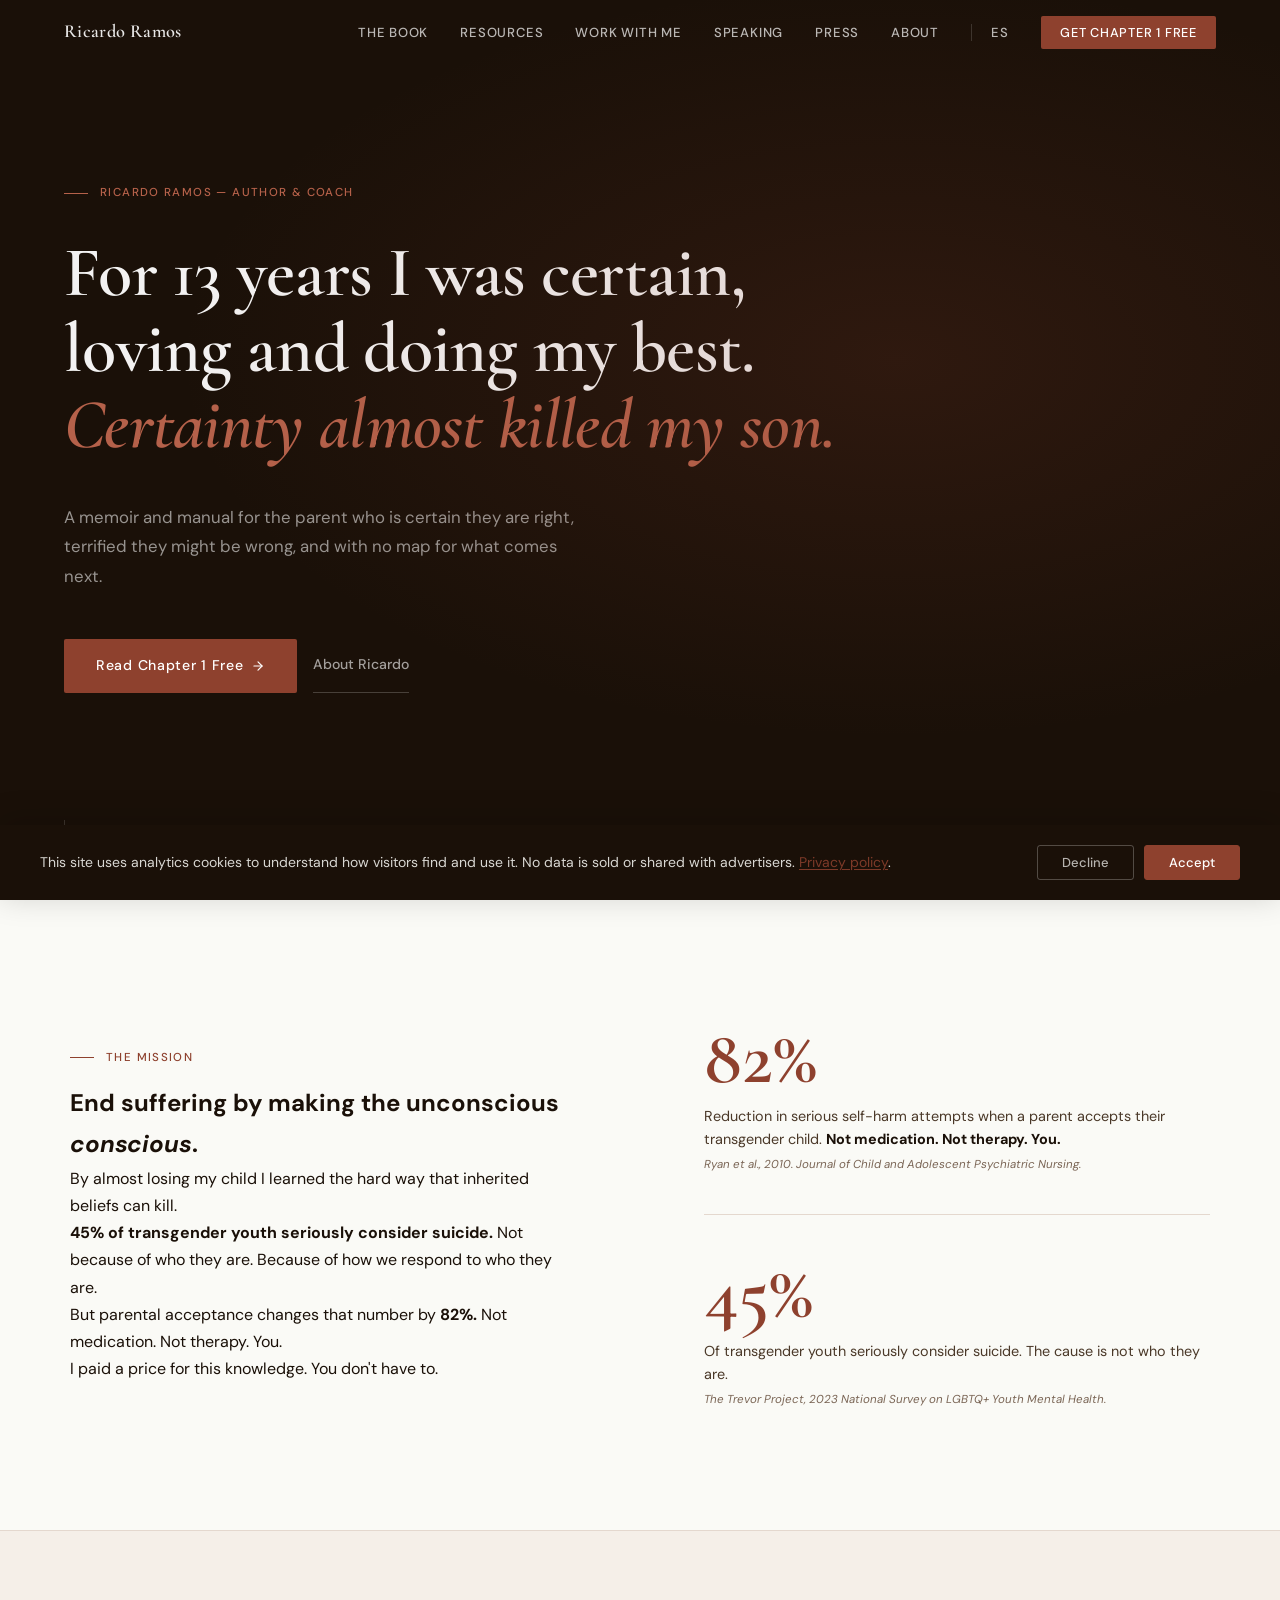
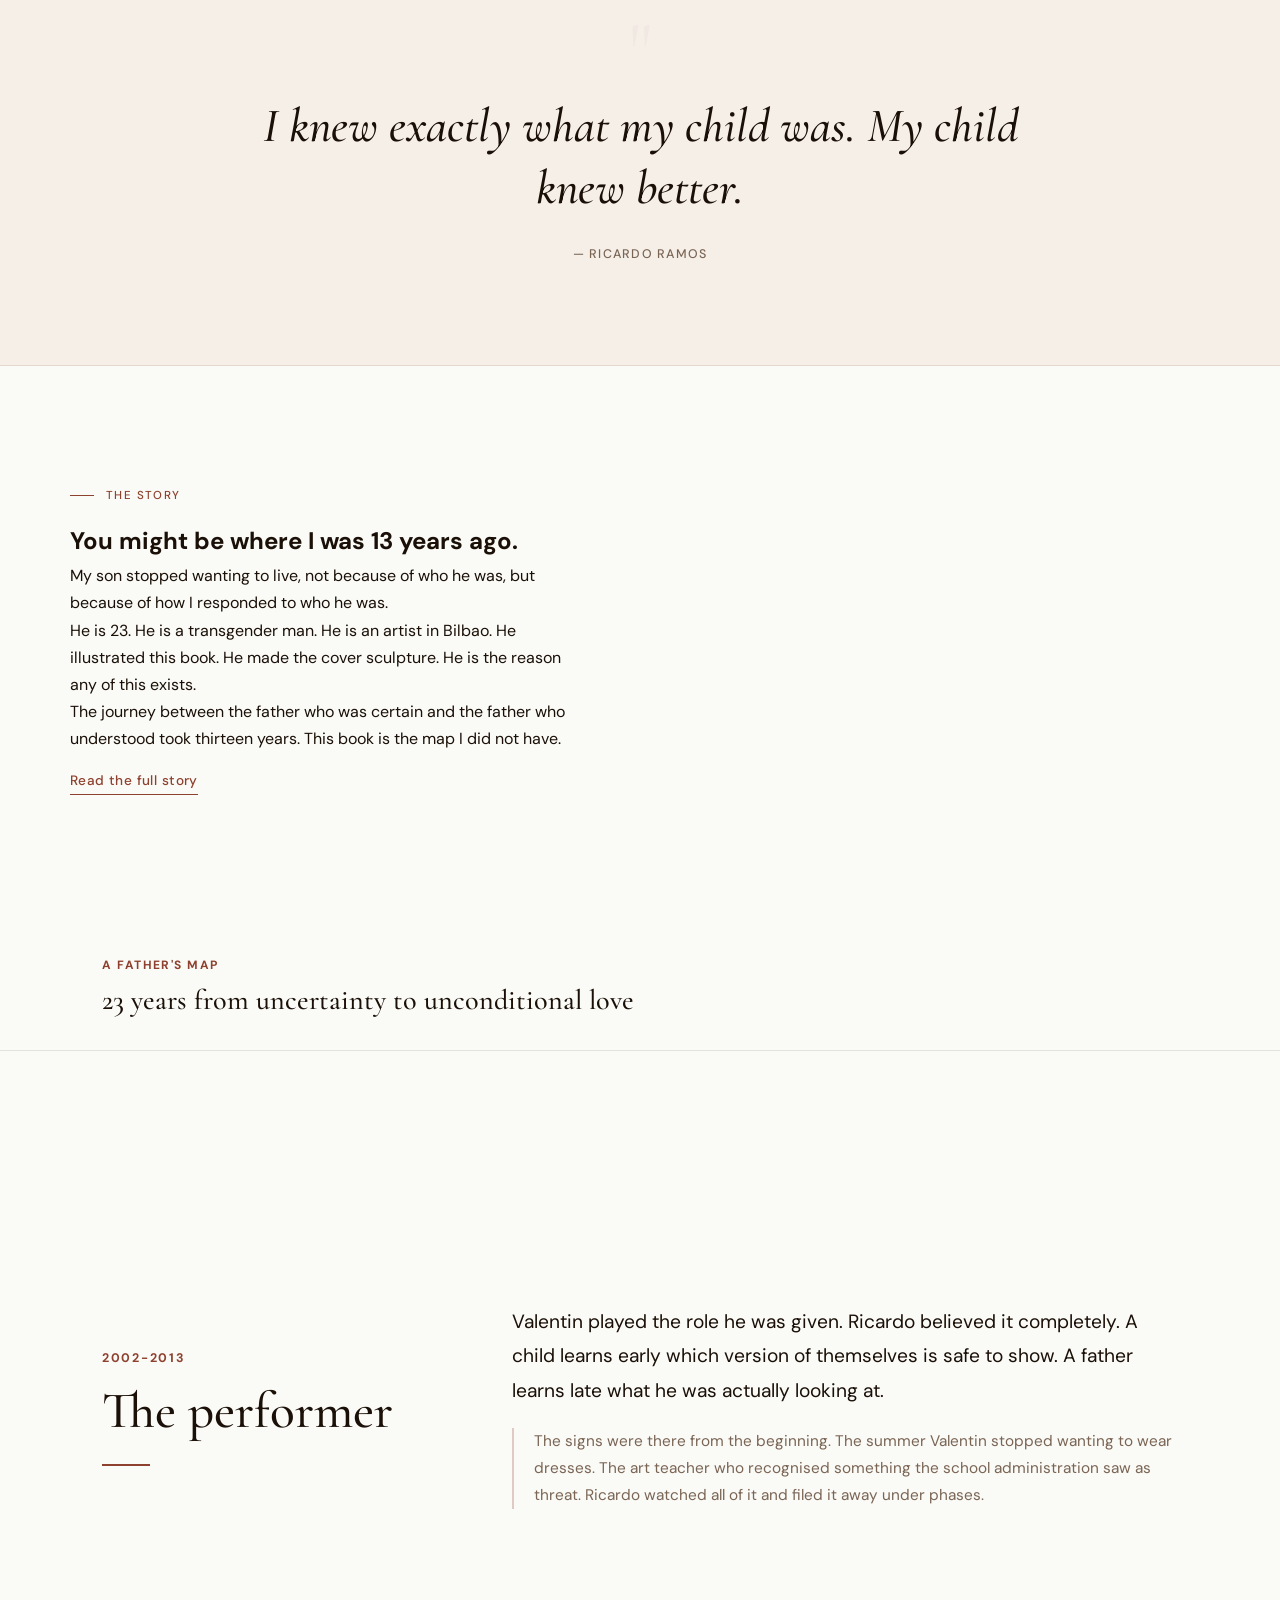
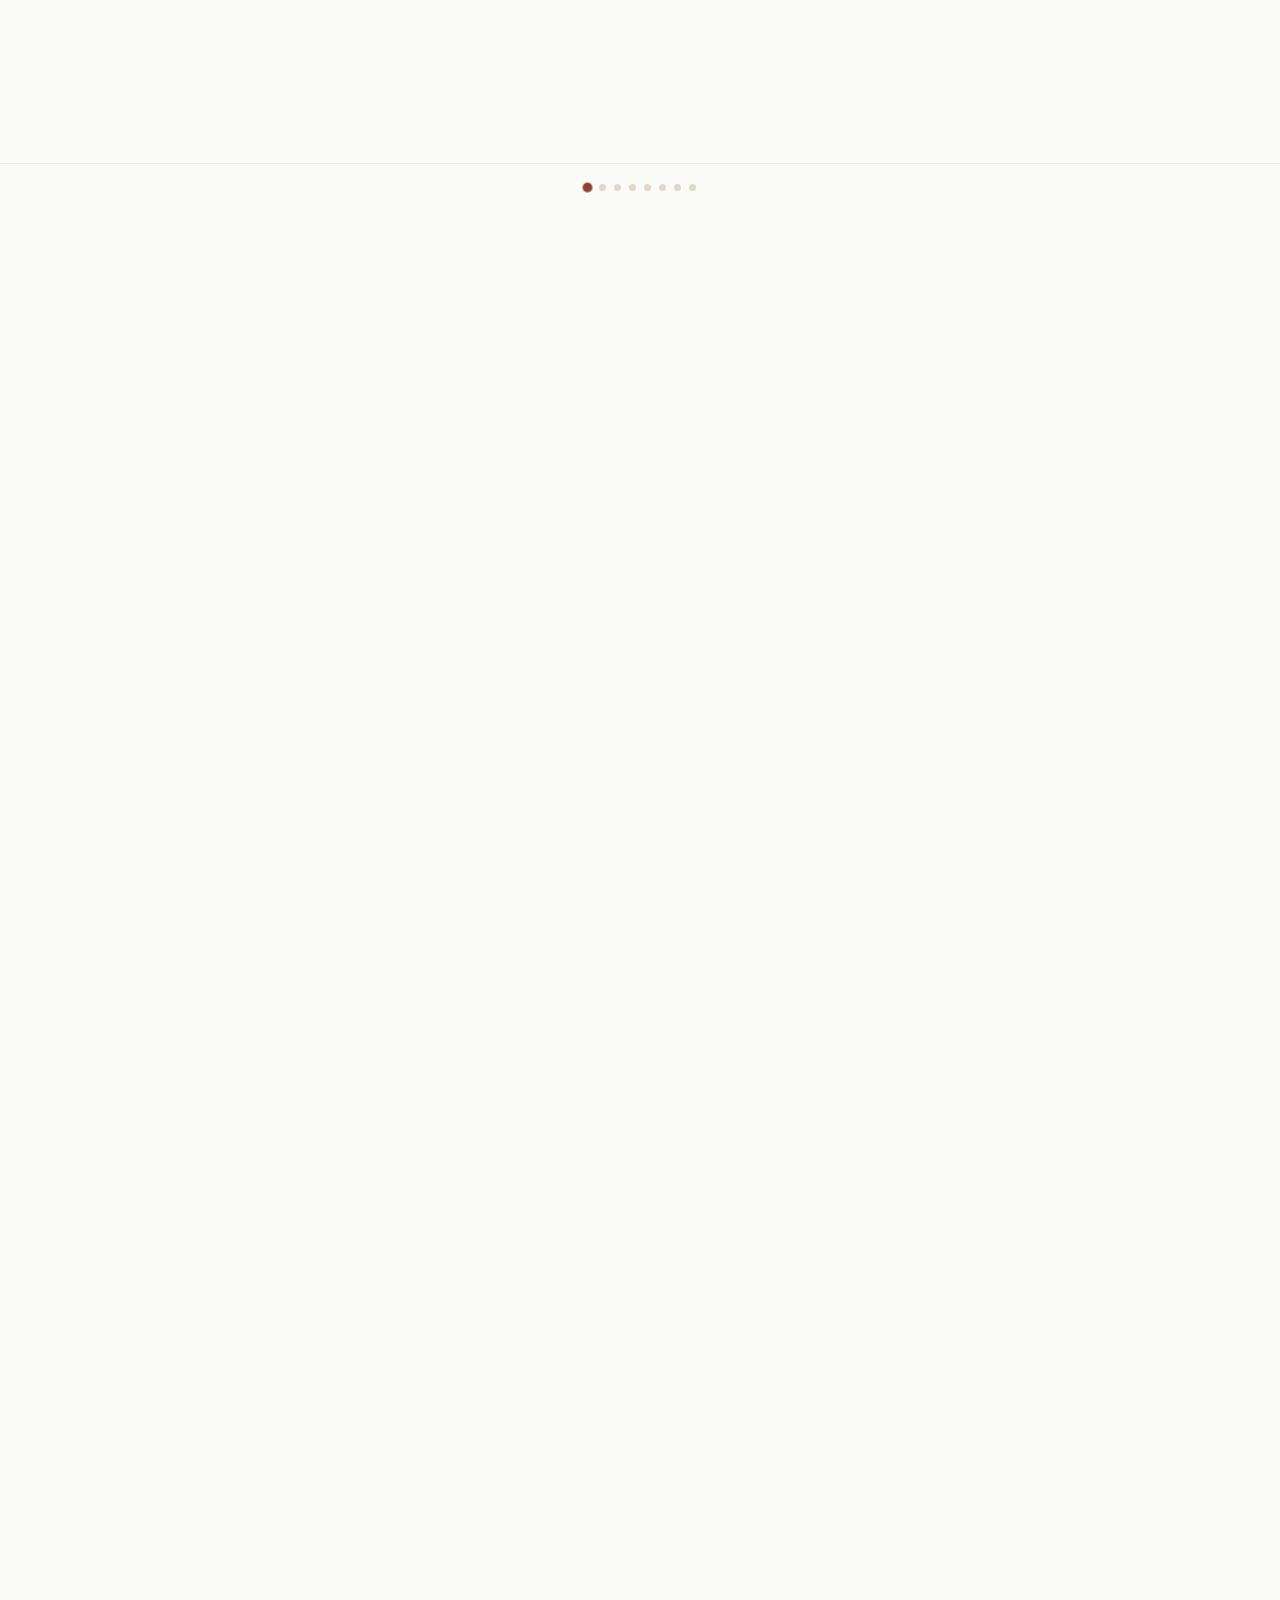
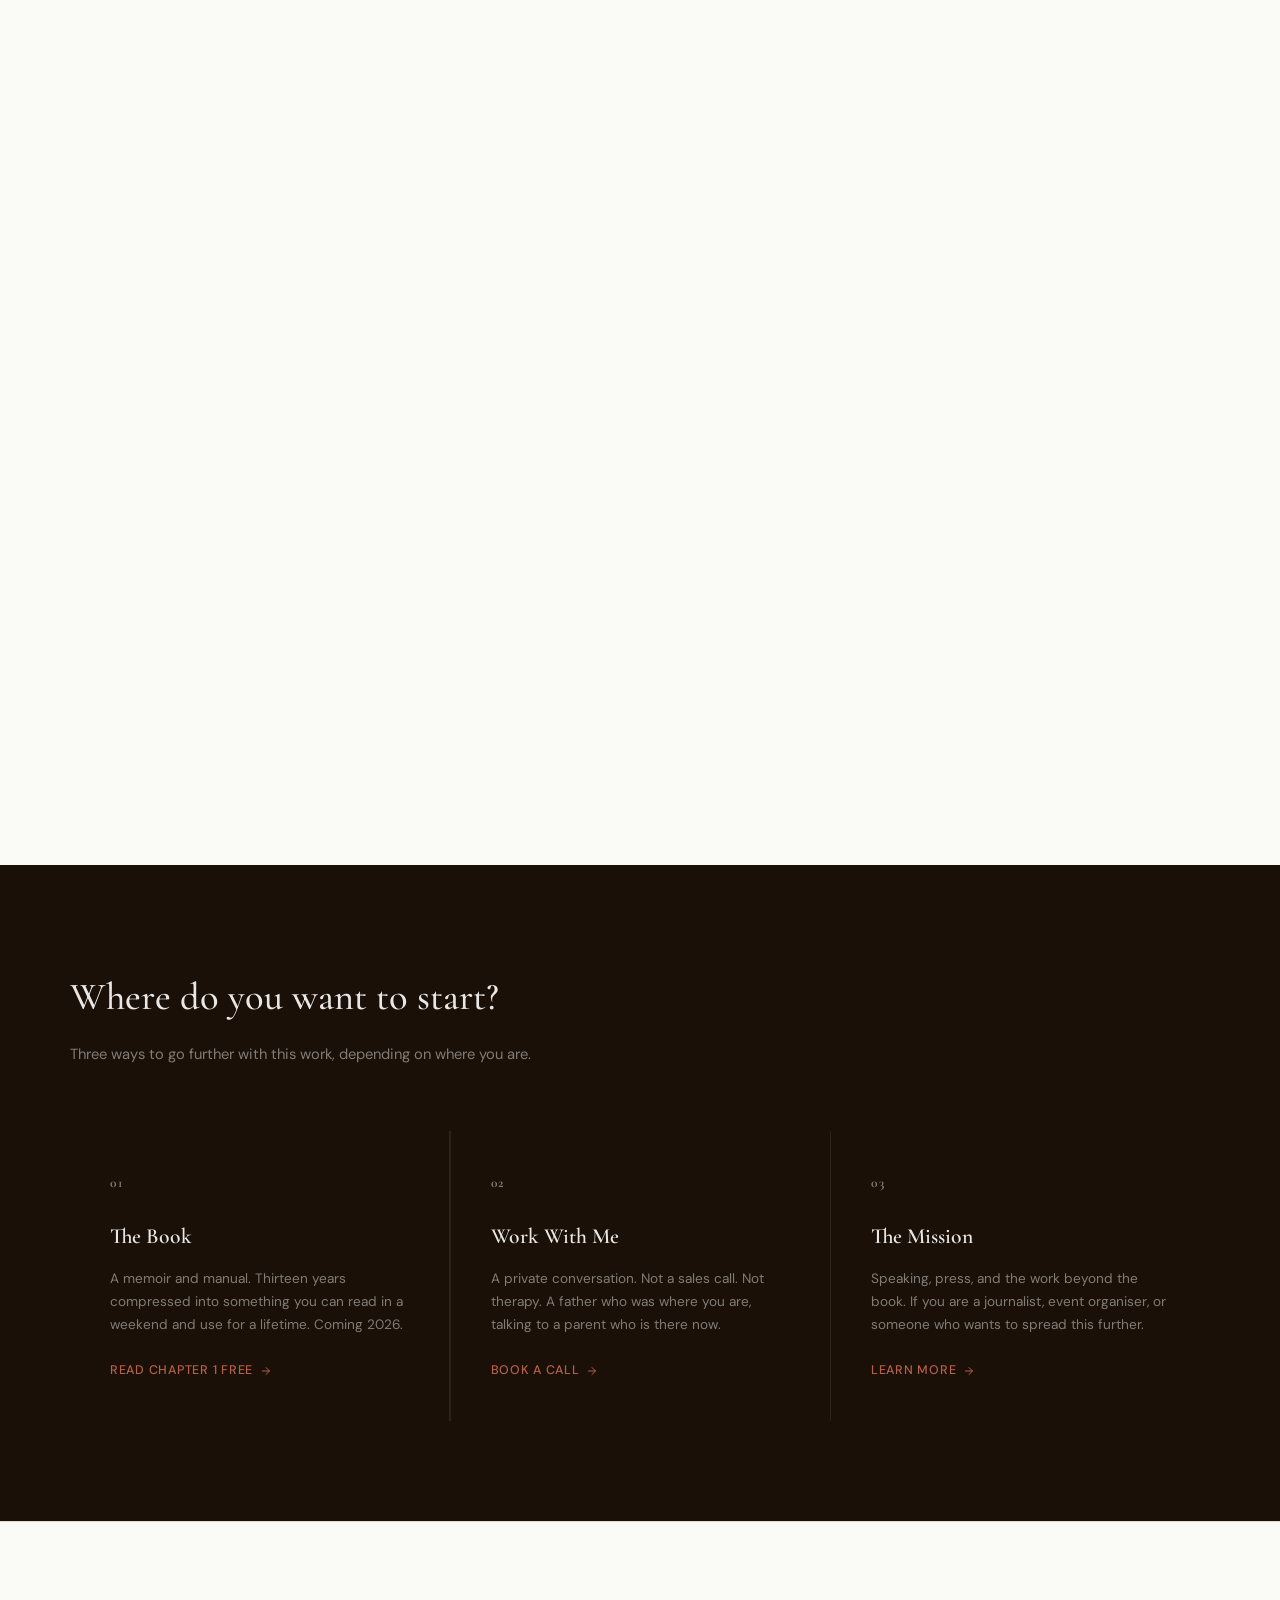
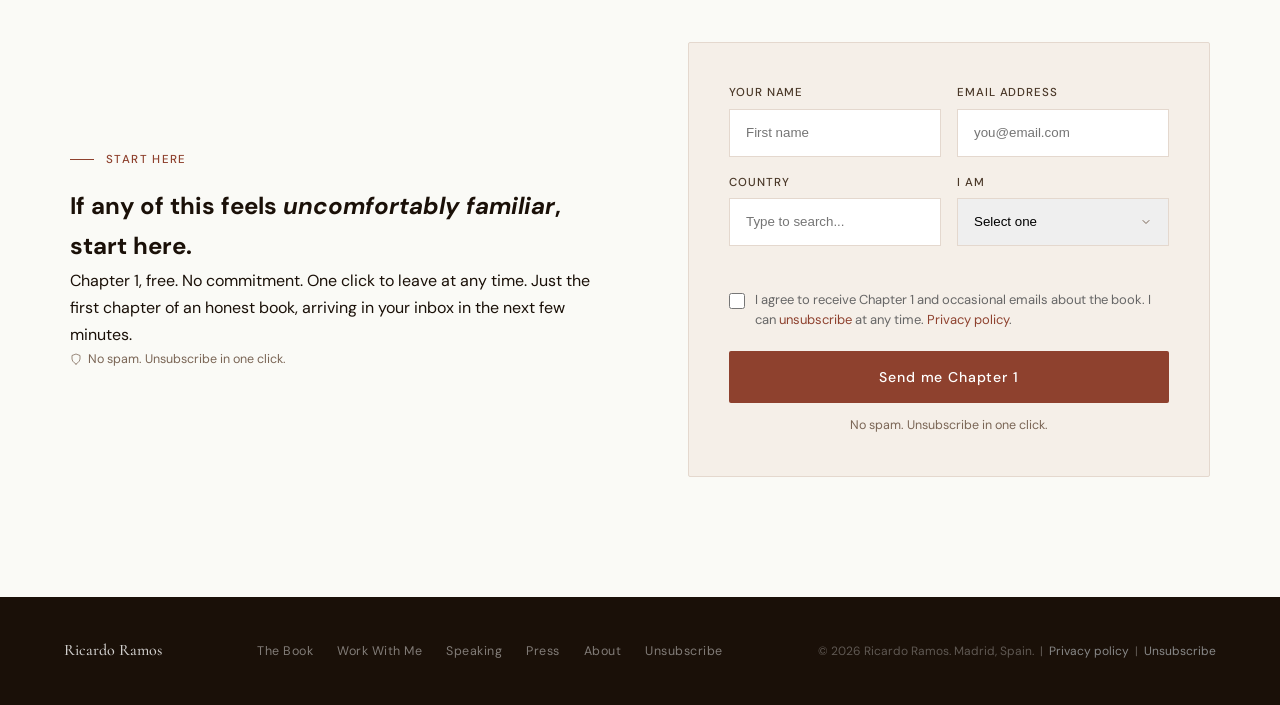
==== index.html @ 4791b771 "Fix mobile card cutoff, reduce desktop section padding further" ====
<!DOCTYPE html>
<html lang="en">
<head>
  <meta charset="UTF-8" />
  <meta name="viewport" content="width=device-width, initial-scale=1.0" />
  <title>Ricardo Ramos — Author & Coach</title>
  <meta name="description" content="For 13 years I was certain, loving and doing my best. Certainty almost killed my son. A memoir and coaching platform for parents who are not yet ready." />
  <link rel="preconnect" href="https://fonts.googleapis.com" />
  <link rel="preconnect" href="https://fonts.gstatic.com" crossorigin />
  <link href="https://fonts.googleapis.com/css2?family=Cormorant+Garamond:ital,wght@0,300;0,400;0,500;0,600;0,700;1,300;1,400;1,600&family=DM+Sans:opsz,wght@9..40,300;9..40,400;9..40,500&display=swap" rel="stylesheet" />
  <link rel="stylesheet" href="/css/styles.css" />
  <link rel="icon" type="image/x-icon" href="/favicon.ico"/>
<link rel="icon" type="image/png" sizes="96x96" href="/favicon-96x96.png"/>
<link rel="icon" type="image/svg+xml" href="/favicon.svg"/>
<link rel="apple-touch-icon" sizes="180x180" href="/apple-touch-icon.png"/>
<link rel="manifest" href="/site.webmanifest"/>
  <meta property="og:type" content="website" />
  <meta property="og:url" content="https://ricardoramosauthor.com/" />
  <meta property="og:title" content="Ricardo Ramos — Author & Coach" />
  <meta property="og:description" content="For 13 years I was certain, loving and doing my best. Certainty almost killed my son." />
  <meta property="og:image" content="https://ricardoramosauthor.com/og-image.jpg" />
  <meta name="twitter:card" content="summary_large_image" />
  <meta name="twitter:title" content="Ricardo Ramos — Author & Coach" />
  <meta name="twitter:description" content="For 13 years I was certain, loving and doing my best. Certainty almost killed my son." />
  <link rel="canonical" href="https://ricardoramosauthor.com/" />
  <script type="application/ld+json">
  {
    "@context": "https://schema.org",
    "@graph": [
      {
        "@type": "WebSite",
        "@id": "https://ricardoramosauthor.com/#website",
        "url": "https://ricardoramosauthor.com/",
        "name": "Ricardo Ramos",
        "description": "Author and coach. A memoir and manual for parents of transgender children.",
        "publisher": { "@id": "https://ricardoramosauthor.com/#person" }
      },
      {
        "@type": "Person",
        "@id": "https://ricardoramosauthor.com/#person",
        "name": "Ricardo Ramos",
        "jobTitle": "Author and Coach",
        "nationality": "Venezuelan",
        "homeLocation": { "@type": "Place", "name": "Madrid, Spain" },
        "url": "https://ricardoramosauthor.com/",
        "email": "ricardo@ricardoramosauthor.com",
        "description": "Venezuelan entrepreneur and author based in Madrid. Author of God Makes No Mistakes.",
        "knowsAbout": ["transgender parenting", "parental acceptance", "family transformation", "identity", "coaching"],
        "knowsLanguage": ["Spanish", "English"]
      }
    ]
  }
  </script>
  <style>
    html, body { overflow-x: clip; }

    /* HERO */
    .hero {
      min-height: 100svh; padding: 0 5vw;
      display: grid; grid-template-rows: 1fr auto;
      background: var(--dark); position: relative; overflow: hidden;
    }
    .hero::before {
      content: ''; position: absolute; inset: 0;
      background: radial-gradient(ellipse 80% 60% at 70% 40%, rgba(142,65,46,0.18) 0%, transparent 70%);
      pointer-events: none;
    }
    .hero-body { display: flex; align-items: center; padding-top: 96px; }
    .hero-inner { max-width: 820px; }
    .hero-inner .eyebrow { color: var(--terra-light); margin-bottom: 2rem; }
    .hero-inner .eyebrow::before { background: var(--terra-light); }
    .hero-headline {
      font-family: var(--font-display); font-size: clamp(2.6rem, 5.5vw, 5rem);
      font-weight: 600; line-height: 1.08; color: rgba(255,255,255,0.95);
      margin-bottom: 2.5rem; letter-spacing: -0.01em;
    }
    .hero-headline em { font-style: italic; color: var(--terra-light); }
    .hero-sub { font-size: 1.05rem; color: rgba(255,255,255,0.55); line-height: 1.75; max-width: 520px; margin-bottom: 3rem; }
    .hero-actions { display: flex; gap: 1rem; flex-wrap: wrap; }
    .btn-hero {
      display: inline-flex; align-items: center; gap: 0.5rem;
      background: var(--terra); color: #fff; padding: 0.9rem 2rem;
      border-radius: var(--radius); font-size: 0.88rem; font-weight: 500;
      letter-spacing: 0.05em; transition: background 0.2s, transform 0.2s; min-height: 44px;
    }
    .btn-hero:hover { background: var(--terra-light); transform: translateY(-1px); }
    .btn-hero-ghost {
      display: inline-flex; align-items: center; gap: 0.5rem;
      color: rgba(255,255,255,0.6); font-size: 0.88rem; font-weight: 500;
      padding: 0.9rem 0; border-bottom: 1px solid rgba(255,255,255,0.2);
      transition: color 0.2s, border-color 0.2s; min-height: 44px;
    }
    .btn-hero-ghost:hover { color: rgba(255,255,255,0.9); border-color: rgba(255,255,255,0.5); }
    .hero-scroll {
      padding: 2.5rem 0; display: flex; align-items: center; gap: 1rem;
      color: rgba(255,255,255,0.2); font-size: 0.72rem; letter-spacing: 0.1em; text-transform: uppercase;
    }
    .hero-scroll::before {
      content: ''; display: block; width: 1px; height: 40px;
      background: rgba(255,255,255,0.15); animation: pulse-scroll 2s ease-in-out infinite;
    }
    @keyframes pulse-scroll { 0%, 100% { opacity: 0.3; } 50% { opacity: 0.8; } }

    /* WHY */
    .why-section { padding: 120px 5vw; background: var(--bg); }
    .why-grid { display: grid; grid-template-columns: 1fr 1fr; gap: 8rem; align-items: center; }
    .why-copy h2 { font-family: var(--font-display); font-size: clamp(2rem, 3.5vw, 3rem); font-weight: 500; line-height: 1.2; color: var(--ink); margin-bottom: 1.5rem; }
    .why-copy h2 em { font-style: italic; color: var(--terra); }
    .why-copy p { font-size: 0.98rem; color: var(--ink-mid); line-height: 1.85; margin-bottom: 1.25rem; }
    .why-copy p strong { color: var(--ink); font-weight: 600; }
    .why-copy .close { font-size: 1rem; color: var(--ink); font-weight: 500; margin-top: 1.5rem; margin-bottom: 0; }
    .stat-block { display: flex; flex-direction: column; gap: 2.5rem; }
    .stat-row { padding-bottom: 2.5rem; border-bottom: 1px solid var(--border); }
    .stat-row:last-child { border-bottom: none; padding-bottom: 0; }
    .stat-big { font-family: var(--font-display); font-size: clamp(3rem, 6vw, 5rem); font-weight: 600; color: var(--terra); line-height: 1; margin-bottom: 0.5rem; }
    .stat-context { font-size: 0.9rem; color: var(--ink-mid); line-height: 1.6; }
    .stat-context strong { color: var(--ink); }
    .stat-source { font-size: 0.72rem; color: var(--ink-soft); margin-top: 0.25rem; font-style: italic; }

    /* QUOTE */
    .quote-section { padding: 100px 5vw; background: var(--cream); border-top: 1px solid var(--border); border-bottom: 1px solid var(--border); }
    .quote-inner { max-width: 820px; margin: 0 auto; text-align: center; }
    .quote-mark { font-family: var(--font-display); font-size: 5rem; color: var(--terra-pale); line-height: 0.5; margin-bottom: 1.5rem; display: block; }
    .quote-text { font-family: var(--font-display); font-size: clamp(1.8rem, 4vw, 3rem); font-weight: 500; font-style: italic; color: var(--ink); line-height: 1.3; margin-bottom: 1.5rem; }
    .quote-attr { font-size: 0.78rem; font-weight: 500; letter-spacing: 0.1em; text-transform: uppercase; color: var(--ink-soft); }

    /* STORY */
    .story-section { padding: 120px 5vw; background: var(--bg); }
    .story-grid { display: grid; grid-template-columns: 1fr 1fr; gap: 8rem; align-items: center; }
    .story-copy h2 { font-family: var(--font-display); font-size: clamp(1.8rem, 3vw, 2.6rem); font-weight: 500; line-height: 1.25; color: var(--ink); margin-bottom: 1.5rem; }
    .story-copy p { font-size: 0.98rem; color: var(--ink-mid); line-height: 1.85; margin-bottom: 1.25rem; }
    .story-copy .son-line { font-family: var(--font-display); font-size: 1.1rem; font-style: italic; color: var(--ink); border-left: 3px solid var(--terra); padding-left: 1.25rem; line-height: 1.6; margin: 2rem 0; }
    /* HORIZONTAL STICKY TIMELINE */

    /* DOORS */
    .doors-section { padding: 100px 5vw; background: var(--dark); }
    .doors-header { max-width: 600px; margin-bottom: 4rem; }
    .doors-header h2 { font-family: var(--font-display); font-size: clamp(1.8rem, 3vw, 2.6rem); font-weight: 500; color: rgba(255,255,255,0.9); margin-bottom: 0.75rem; }
    .doors-header p { font-size: 0.92rem; color: rgba(255,255,255,0.45); }
    .doors-grid { display: grid; grid-template-columns: repeat(3, 1fr); gap: 1.5px; background: rgba(255,255,255,0.08); }
    .door { background: var(--dark); padding: 2.5rem; transition: background 0.25s; display: flex; flex-direction: column; }
    .door:hover { background: #2C1A0E; }
    .door-number { font-family: var(--font-display); font-size: 0.75rem; font-weight: 700; letter-spacing: 0.12em; color: var(--terra-light); margin-bottom: 1.5rem; }
    .door h3 { font-family: var(--font-display); font-size: 1.35rem; font-weight: 600; color: rgba(255,255,255,0.9); margin-bottom: 0.75rem; }
    .door p { font-size: 0.85rem; color: rgba(255,255,255,0.45); line-height: 1.7; flex: 1; margin-bottom: 1.5rem; }
    .door-link { display: inline-flex; align-items: center; gap: 0.4rem; font-size: 0.78rem; font-weight: 500; letter-spacing: 0.06em; text-transform: uppercase; color: var(--terra-light); transition: gap 0.2s; }
    .door-link:hover { gap: 0.7rem; }

    /* LEAD CAPTURE */
    .invite-section { padding: 120px 5vw; background: var(--bg); border-top: 1px solid var(--border); }
    .invite-grid { display: grid; grid-template-columns: 1fr 1fr; gap: 6rem; align-items: center; }
    .invite-copy h2 { font-family: var(--font-display); font-size: clamp(2rem, 3.5vw, 3rem); font-weight: 500; line-height: 1.2; color: var(--ink); margin-bottom: 1.25rem; }
    .invite-copy h2 em { font-style: italic; color: var(--terra); }
    .invite-copy p { font-size: 0.95rem; color: var(--ink-mid); line-height: 1.75; margin-bottom: 1rem; }
    .invite-form-wrap { background: var(--cream); border: 1px solid var(--border); border-radius: var(--radius); padding: 2.5rem; }

    /* CONSENT ROW */
    .consent-row { display: flex; gap: 10px; align-items: flex-start; margin-bottom: 20px; }
    .consent-row input[type="checkbox"] { margin-top: 3px; flex-shrink: 0; accent-color: #8E412E; }
    .consent-row p { margin: 0; font-size: 13px; color: #666; line-height: 1.6; }

    /* COUNTRY DROPDOWN */
    #country-dropdown {
      display: none; position: absolute; z-index: 200; left: 0; right: 0;
      background: #fff; border: 1px solid var(--border); border-top: none;
      max-height: 220px; overflow-y: auto; border-radius: 0 0 6px 6px;
      box-shadow: 0 6px 16px rgba(0,0,0,0.08);
    }
    .country-option { padding: 10px 14px; cursor: pointer; font-size: 0.9rem; color: var(--ink); line-height: 1.4; }
    .country-option:hover { background: var(--cream); }

    /* MOBILE */
    @media (max-width: 900px) {
      .why-grid, .story-grid, .invite-grid { grid-template-columns: 1fr; gap: 3.5rem; }
      .doors-grid { grid-template-columns: 1fr; gap: 0; }
      .door { border-bottom: 1px solid rgba(255,255,255,0.08); }
      .hero-headline { font-size: clamp(1.8rem, 8vw, 2.6rem); }
      .hero-inner { max-width: 100%; }
      .invite-section { scroll-margin-top: 24px; padding-top: 24px; }
      .invite-grid { gap: 0.5rem; }
      .invite-form-wrap { padding: 1.25rem; box-sizing: border-box; width: 100%; }
      .invite-form-wrap input,
      .invite-form-wrap select { box-sizing: border-box; width: 100%; max-width: 100%; }
      .consent-row { width: 100%; box-sizing: border-box; }
    }
  
    /* ── HORIZONTAL STICKY TIMELINE ── */
    @media(max-width:600px){}
    @media(max-width:600px){}

    /* TIMELINE */
    @media(max-width:700px){}

    .tl-outer{position:relative;height:350vh;}
    .tl-sticky{position:sticky;top:0;height:100vh;overflow:hidden;background:var(--bg);display:flex;flex-direction:column;}
    .tl-header{flex-shrink:0;padding:2.5rem 8vw 2rem;border-bottom:0.5px solid rgba(26,16,8,.1);}
    .tl-main-title{font-size:.75rem;font-weight:700;letter-spacing:.12em;text-transform:uppercase;color:var(--terra);margin-bottom:.5rem;display:block;}
    .tl-subtitle{font-family:var(--font-display);font-size:clamp(1.4rem,2.2vw,2rem);font-weight:500;color:var(--dark);line-height:1.25;margin:0;}
    .tl-card-area{flex:1;min-height:0;overflow:hidden;padding:0 8vw;display:flex;align-items:stretch;}
    .tl-track{display:flex;width:100%;align-items:stretch;transition:transform .6s cubic-bezier(.25,.46,.45,.94);will-change:transform;}
    .tl-card{flex:0 0 100%;min-width:100%;opacity:0;transform:translateX(20px);transition:opacity .45s ease,transform .45s ease;display:grid;grid-template-columns:1fr 2fr;gap:6vw;align-items:center;padding:0;}
    .tl-card.on{opacity:1;transform:translateX(0);}
    .tl-yr{font-size:.78rem;font-weight:700;letter-spacing:.14em;text-transform:uppercase;color:var(--terra);margin-bottom:.9rem;display:block;}
    .tl-ttl{font-family:var(--font-display);font-size:clamp(2.2rem,4vw,3.5rem);font-weight:500;color:var(--dark);line-height:1.1;margin-bottom:1.5rem;}
    .tl-rule{width:48px;height:2px;background:var(--terra);}
    .tl-dsc{font-size:clamp(1.05rem,1.5vw,1.25rem);color:var(--ink);line-height:1.8;margin-bottom:1.25rem;}
    .tl-detail{font-size:clamp(.95rem,1.2vw,1.1rem);color:var(--ink-soft);line-height:1.75;padding-left:1.25rem;border-left:2px solid rgba(142,65,46,.25);}
    .tl-bottom{flex-shrink:0;padding:1.25rem 8vw 1.5rem;display:flex;align-items:center;justify-content:center;border-top:0.5px solid rgba(26,16,8,.08);}
    .tl-dots{display:flex;gap:8px;}
    .tl-dot{width:7px;height:7px;border-radius:50%;background:rgba(142,65,46,.2);transition:background .3s,transform .3s;}
    .tl-dot.on{background:var(--terra);transform:scale(1.4);}
    @media(max-width:700px){.tl-card{grid-template-columns:1fr;gap:1rem;padding-bottom:2rem;}.tl-card-area{align-items:flex-start;padding-top:1.5rem;}}
</style>
</head>
  <nav class="nav hero-dark" id="main-nav" role="navigation" aria-label="Main navigation">
    <a href="/" class="nav-logo">Ricardo Ramos</a>
    <ul class="nav-links" role="list">
      <li><a href="/book.html">The Book</a></li>
      <li><a href="/resources">Resources</a></li>
      <li><a href="/work-with-me.html">Work With Me</a></li>
      <li><a href="/speaking.html">Speaking</a></li>
      <li><a href="/press.html">Press</a></li>
      <li><a href="/about.html">About</a></li>
      <li><a href="https://es.ricardoramosauthor.com" class="nav-lang">ES</a></li>
      <li><a href="#invite" class="nav-cta">Get Chapter 1 Free</a></li>
    </ul>
    <button class="nav-hamburger" id="hamburger" aria-label="Open menu" aria-expanded="false">
      <span></span><span></span><span></span>
    </button>
  </nav>
  <div class="nav-mobile" id="mobile-nav">
    <a href="/book.html">The Book</a>
    <a href="/work-with-me.html">Work With Me</a>
    <a href="/speaking.html">Speaking</a>
    <a href="/press.html">Press</a>
    <a href="/about.html">About</a>
    <a href="#invite" class="mobile-cta">Get Chapter 1 Free</a>
    <a href="https://es.ricardoramosauthor.com" style="font-size:0.85rem;color:var(--ink-soft);letter-spacing:0.08em;text-transform:uppercase;">ES</a>
  </div>

  <section class="hero" aria-labelledby="hero-headline">
    <div class="hero-body">
      <div class="hero-inner">
        <p class="section-label eyebrow reveal">Ricardo Ramos — Author & Coach</p>
        <h1 class="hero-headline reveal reveal-delay-1" id="hero-headline">
          For 13 years I was certain, loving and doing my best.
          <em>Certainty almost killed my son.</em>
        </h1>
        <p class="hero-sub reveal reveal-delay-2">A memoir and manual for the parent who is certain they are right, terrified they might be wrong, and with no map for what comes next.</p>
        <div class="hero-actions reveal reveal-delay-3">
          <a href="#invite" class="btn-hero">
            Read Chapter 1 Free
            <svg width="14" height="14" viewBox="0 0 24 24" fill="none" stroke="currentColor" stroke-width="2" stroke-linecap="round" stroke-linejoin="round"><line x1="5" y1="12" x2="19" y2="12"/><polyline points="12 5 19 12 12 19"/></svg>
          </a>
          <a href="/about.html" class="btn-hero-ghost">About Ricardo</a>
        </div>
      </div>
    </div>
    <div class="hero-scroll">Scroll</div>
  </section>

  <section class="why-section" aria-labelledby="why-heading">
    <div class="container">
      <div class="why-grid">
        <div class="reveal">
          <p class="section-label">The mission</p>
          <h2 id="why-heading">End suffering by making the unconscious <em>conscious</em>.</h2>
          <p>By almost losing my child I learned the hard way that inherited beliefs can kill.</p>
          <p><strong>45% of transgender youth seriously consider suicide.</strong> Not because of who they are. Because of how we respond to who they are.</p>
          <p>But parental acceptance changes that number by <strong>82%.</strong> Not medication. Not therapy. You.</p>
          <p class="close">I paid a price for this knowledge. You don't have to.</p>
        </div>
        <div class="stat-block reveal reveal-delay-2">
          <div class="stat-row">
            <div class="stat-big">82%</div>
            <p class="stat-context">Reduction in serious self-harm attempts when a parent accepts their transgender child. <strong>Not medication. Not therapy. You.</strong></p>
            <p class="stat-source">Ryan et al., 2010. Journal of Child and Adolescent Psychiatric Nursing.</p>
          </div>
          <div class="stat-row">
            <div class="stat-big">45%</div>
            <p class="stat-context">Of transgender youth seriously consider suicide. The cause is not who they are.</p>
            <p class="stat-source">The Trevor Project, 2023 National Survey on LGBTQ+ Youth Mental Health.</p>
          </div>
        </div>
      </div>
    </div>
  </section>

  <section class="quote-section" aria-label="Author quote">
    <div class="quote-inner reveal">
      <span class="quote-mark" aria-hidden="true">"</span>
      <p class="quote-text">I knew exactly what my child was. My child knew better.</p>
      <p class="quote-attr">— Ricardo Ramos</p>
    </div>
  </section>

  <section class="story-section" aria-labelledby="story-heading">
    <div class="container">
      <div class="story-grid">
        <div class="reveal">
          <p class="section-label">The story</p>
          <h2 id="story-heading">You might be where I was 13 years ago.</h2>
          <p>My son stopped wanting to live, not because of who he was, but because of how I responded to who he was.</p>
          <div class="son-line">He is 23. He is a transgender man. He is an artist in Bilbao. He illustrated this book. He made the cover sculpture. He is the reason any of this exists.</div>
          <p>The journey between the father who was certain and the father who understood took thirteen years. This book is the map I did not have.</p>
          <a href="/about.html" class="btn-link" style="margin-top:1rem;">Read the full story</a>
        </div>
      </div>
    </div>
  </section>

  <section style="padding:0;margin:0;display:block;">
    <div class="tl-outer" id="tlOuter"><div class="tl-sticky"><div class="tl-header"><span class="tl-main-title">A father's map</span><p class="tl-subtitle">23 years from uncertainty to unconditional love</p></div><div class="tl-card-area"><div class="tl-track" id="tlTrack"><div class="tl-card on"><div><span class="tl-yr">2002-2013</span><h3 class="tl-ttl">The performer</h3><div class="tl-rule"></div></div><div><p class="tl-dsc">Valentin played the role he was given. Ricardo believed it completely. A child learns early which version of themselves is safe to show. A father learns late what he was actually looking at.</p><p class="tl-detail">The signs were there from the beginning. The summer Valentin stopped wanting to wear dresses. The art teacher who recognised something the school administration saw as threat. Ricardo watched all of it and filed it away under phases.</p></div></div><div class="tl-card"><div><span class="tl-yr">2013</span><h3 class="tl-ttl">The first call</h3><div class="tl-rule"></div></div><div><p class="tl-dsc">Valentin calls. Non-binary. Ricardo has no map, no framework, no language for what he is being told. His first response, delivered with love and total certainty: this is a phase.</p><p class="tl-detail">He researched. He came back with gentle but corrosive logic. The conversation Ricardo thought was open-minded was, in fact, the first brick in a wall he did not yet know he was building.</p></div></div><div class="tl-card"><div><span class="tl-yr">2013-2014</span><h3 class="tl-ttl">The wall</h3><div class="tl-rule"></div></div><div><p class="tl-dsc">A father who would die for his child, doing everything wrong. Certainty as armor. The distance grows without either of them naming it. The damage compounds quietly, brick by brick.</p><p class="tl-detail">Ricardo built elaborate theories. The mother-rejection theory. The cultural-contamination theory. Both made his certainty the solution and his son's experience the problem to be solved.</p></div></div><div class="tl-card"><div><span class="tl-yr">2014</span><h3 class="tl-ttl">The checkmate</h3><div class="tl-rule"></div></div><div><p class="tl-dsc">Valentin calls again. He feels like a man. He has felt this way since he was four or five. Ricardo's answer: antidepressants, continue therapy, push through it.</p><p class="tl-detail">Valentin complied, because he was a good son. Dad, I hate this. I feel like a zombie. I cannot paint. Ricardo insisted he stay on the medication. That is a sentence Ricardo still carries.</p></div></div><div class="tl-card"><div><span class="tl-yr">2014-2015</span><h3 class="tl-ttl">The wake-up call</h3><div class="tl-rule"></div></div><div><p class="tl-dsc">Valentin calls a third time. He has lost the will to live. Ricardo is 39, in Barcelona. This is the call Ricardo will spend the rest of his life being grateful he answered differently.</p><p class="tl-detail">Something broke open. A father ran out of moves and found, on the other side of running out, the only thing that had ever been available: presence without an agenda.</p></div></div><div class="tl-card"><div><span class="tl-yr">2015-2023</span><h3 class="tl-ttl">The long repair</h3><div class="tl-rule"></div></div><div><p class="tl-dsc">Shadow work. Self-forgiveness. Valentin's forgiveness. The slow, unglamorous work of becoming someone his son and his younger children could actually reach.</p><p class="tl-detail">No single moment. No dramatic turn. Years of reading, meditation, therapy, courses. The relationship rebuilt itself the way bones do after a fracture, stronger at the break.</p></div></div><div class="tl-card"><div><span class="tl-yr">2024</span><h3 class="tl-ttl">The sculpture</h3><div class="tl-rule"></div></div><div><p class="tl-dsc">Valentin gives Ricardo a clay sculpture for his fiftieth birthday. Inscribed with a sentence that took twenty-three years to earn: gracias por evolucionar conmigo.</p><p class="tl-detail">He called it 10 Lustros. He made it himself, fired it himself, carried it himself. It sits on Ricardo's desk now.</p></div></div><div class="tl-card"><div><span class="tl-yr">2025-2026</span><h3 class="tl-ttl">The book</h3><div class="tl-rule"></div></div><div><p class="tl-dsc">Valentin is 23. A working artist in Bilbao. He illustrated this book and made the cover sculpture. He is thriving.</p><p class="tl-detail">This book is not about Valentin. It is about Ricardo, about the mechanisms inside a loving father that nearly made him the cause of the thing he feared most. It exists now.</p></div></div></div></div><div class="tl-bottom"><div class="tl-dots" id="tlDots"><div class="tl-dot on"></div><div class="tl-dot"></div><div class="tl-dot"></div><div class="tl-dot"></div><div class="tl-dot"></div><div class="tl-dot"></div><div class="tl-dot"></div><div class="tl-dot"></div></div></div></div></div>
  </section>

  <section class="doors-section" aria-labelledby="doors-heading">
    <div class="container">
      <div class="doors-header reveal">
        <h2 id="doors-heading">Where do you want to start?</h2>
        <p>Three ways to go further with this work, depending on where you are.</p>
      </div>
      <div class="doors-grid">
        <div class="door reveal">
          <p class="door-number">01</p>
          <h3>The Book</h3>
          <p>A memoir and manual. Thirteen years compressed into something you can read in a weekend and use for a lifetime. Coming 2026.</p>
          <a href="/book.html" class="door-link">Read Chapter 1 Free <svg width="12" height="12" viewBox="0 0 24 24" fill="none" stroke="currentColor" stroke-width="2" stroke-linecap="round" stroke-linejoin="round"><line x1="5" y1="12" x2="19" y2="12"/><polyline points="12 5 19 12 12 19"/></svg></a>
        </div>
        <div class="door reveal reveal-delay-1">
          <p class="door-number">02</p>
          <h3>Work With Me</h3>
          <p>A private conversation. Not a sales call. Not therapy. A father who was where you are, talking to a parent who is there now.</p>
          <a href="/work-with-me.html" class="door-link">Book a call <svg width="12" height="12" viewBox="0 0 24 24" fill="none" stroke="currentColor" stroke-width="2" stroke-linecap="round" stroke-linejoin="round"><line x1="5" y1="12" x2="19" y2="12"/><polyline points="12 5 19 12 12 19"/></svg></a>
        </div>
        <div class="door reveal reveal-delay-2">
          <p class="door-number">03</p>
          <h3>The Mission</h3>
          <p>Speaking, press, and the work beyond the book. If you are a journalist, event organiser, or someone who wants to spread this further.</p>
          <a href="/about.html" class="door-link">Learn more <svg width="12" height="12" viewBox="0 0 24 24" fill="none" stroke="currentColor" stroke-width="2" stroke-linecap="round" stroke-linejoin="round"><line x1="5" y1="12" x2="19" y2="12"/><polyline points="12 5 19 12 12 19"/></svg></a>
        </div>
      </div>
    </div>
  </section>

  <section class="invite-section" id="invite" aria-labelledby="invite-heading">
    <div class="container">
      <div class="invite-grid">
        <div class="reveal">
          <p class="section-label">Start here</p>
          <h2 id="invite-heading">If any of this feels <em>uncomfortably familiar</em>, start here.</h2>
          <p>Chapter 1, free. No commitment. One click to leave at any time. Just the first chapter of an honest book, arriving in your inbox in the next few minutes.</p>
          <p style="font-size:0.78rem;color:var(--ink-soft);display:flex;align-items:center;gap:0.4rem;">
            <svg width="12" height="12" viewBox="0 0 24 24" fill="none" stroke="currentColor" stroke-width="1.5" stroke-linecap="round"><path d="M12 22s8-4 8-10V5l-8-3-8 3v7c0 6 8 10 8 10z"/></svg>
            No spam. Unsubscribe in one click.
          </p>
        </div>
        <div class="reveal reveal-delay-1">
          <div id="form-error" class="form-error" role="alert"></div>
          <div id="form-success" class="form-success" role="alert">
            <div class="form-success-icon"><svg viewBox="0 0 24 24"><polyline points="20 6 9 17 4 12"/></svg></div>
            <h3>Chapter 1 is on its way.</h3>
            <p id="success-email-msg">Check your inbox. We will be in touch when the book is ready.</p>
          </div>
          <div class="invite-form-wrap" id="form-wrap">
            <form id="invite-form" novalidate>
              <div class="form-row">
                <div class="form-group">
                  <label for="f-name">Your name</label>
                  <input type="text" id="f-name" placeholder="First name" autocomplete="given-name" required />
                  <span class="field-error" id="err-name">Please enter your name.</span>
                </div>
                <div class="form-group">
                  <label for="f-email">Email address</label>
                  <input type="email" id="f-email" placeholder="you@email.com" autocomplete="email" required />
                  <span class="field-error" id="err-email">Please enter a valid email.</span>
                  <span class="email-suggest" id="email-suggest"></span>
                </div>
              </div>
              <div class="form-row">
                <div class="form-group" style="position:relative;">
                  <label for="f-country-input">Country</label>
                  <input type="text" id="f-country-input" placeholder="Type to search..." autocomplete="off" />
                  <input type="hidden" id="f-country" />
                  <div id="country-dropdown"></div>
                  <span class="field-error" id="err-country">Please select your country.</span>
                </div>
                <div class="form-group">
                  <label for="f-rel">I am</label>
                  <select id="f-rel" class="field-select" style="margin-bottom:28px">
                    <option value="">Select one</option>
                    <option>I am the father</option>
                    <option>I am the mother</option>
                    <option>I am the spouse or partner</option>
                    <option>I am a family member</option>
                    <option>I am a friend</option>
                    <option>I am the child</option>
                    <option>I am a professional or educator</option>
                  </select>
                  <span class="field-error" id="err-rel">Please select an option.</span>
                </div>
              </div>
              <div style="margin-bottom:20px;width:100%;max-width:100%;box-sizing:border-box;">
                <label for="field-consent" style="display:block;position:relative;padding-left:26px;font-size:13px;color:#666;line-height:1.6;cursor:pointer;">
                  <input type="checkbox" id="field-consent" style="position:absolute;left:0;top:3px;width:16px;height:16px;accent-color:#8E412E;">
                  I agree to receive Chapter 1 and occasional emails about the book. I can <a href="/unsubscribe.html" style="color:#8E412E;">unsubscribe</a> at any time. <a href="/privacy.html" style="color:#8E412E;">Privacy policy</a>.
                </label>
              </div>
              <button type="submit" class="form-submit" id="form-btn">
                <span class="btn-text">Send me Chapter 1</span>
                <span class="spinner" aria-hidden="true"></span>
              </button>
              <p class="form-fine">No spam. Unsubscribe in one click.</p>
            </form>
          </div>
        </div>
      </div>
    </div>
  </section>

  <footer>
    <span class="footer-brand">Ricardo Ramos</span>
    <ul class="footer-links">
      <li><a href="/book.html">The Book</a></li>
      <li><a href="/work-with-me.html">Work With Me</a></li>
      <li><a href="/speaking.html">Speaking</a></li>
      <li><a href="/press.html">Press</a></li>
      <li><a href="/about.html">About</a></li>
      <li><a href="/unsubscribe.html">Unsubscribe</a></li>
    </ul>
    <p class="footer-copy">© 2026 Ricardo Ramos. Madrid, Spain. &nbsp;|&nbsp; <a href="/privacy.html" style="color:#888;text-decoration:none;">Privacy policy</a> &nbsp;|&nbsp; <a href="/unsubscribe.html" style="color:#888;text-decoration:none;">Unsubscribe</a></p>
  </footer>

  <script>
    const nav = document.getElementById('main-nav');
    window.addEventListener('scroll', () => { nav.classList.toggle('scrolled', window.scrollY > 60); }, { passive: true });
    const burger = document.getElementById('hamburger');
    const mobileNav = document.getElementById('mobile-nav');
    burger.addEventListener('click', () => {
      const open = burger.classList.toggle('open');
      mobileNav.classList.toggle('open', open);
      burger.setAttribute('aria-expanded', open);
      document.body.style.overflow = open ? 'hidden' : '';
    });
    mobileNav.querySelectorAll('a').forEach(l => { l.addEventListener('click', () => { burger.classList.remove('open'); mobileNav.classList.remove('open'); document.body.style.overflow = ''; }); });
    document.querySelectorAll('.hero .reveal').forEach((el, i) => { setTimeout(() => el.classList.add('visible'), 100 + i * 140); });
    document.querySelectorAll('.reveal:not(.hero .reveal)').forEach(el => {
      const ro = new IntersectionObserver(entries => { entries.forEach(e => { if (e.isIntersecting) { e.target.classList.add('visible'); ro.unobserve(e.target); } }); }, { threshold: 0.1, rootMargin: '0px 0px -40px 0px' });
      ro.observe(el);
    });

    // Country searchable dropdown
    const COUNTRIES = ['Afghanistan','Albania','Algeria','Andorra','Angola','Antigua and Barbuda','Argentina','Armenia','Australia','Austria','Azerbaijan','Bahamas','Bahrain','Bangladesh','Barbados','Belarus','Belgium','Belize','Benin','Bhutan','Bolivia','Bosnia and Herzegovina','Botswana','Brazil','Brunei','Bulgaria','Burkina Faso','Burundi','Cabo Verde','Cambodia','Cameroon','Canada','Central African Republic','Chad','Chile','China','Colombia','Comoros','Congo','Costa Rica','Croatia','Cuba','Cyprus','Czech Republic','Denmark','Djibouti','Dominica','Dominican Republic','Ecuador','Egypt','El Salvador','Equatorial Guinea','Eritrea','Estonia','Eswatini','Ethiopia','Fiji','Finland','France','Gabon','Gambia','Georgia','Germany','Ghana','Greece','Grenada','Guatemala','Guinea','Guinea-Bissau','Guyana','Haiti','Honduras','Hungary','Iceland','India','Indonesia','Iran','Iraq','Ireland','Israel','Italy','Jamaica','Japan','Jordan','Kazakhstan','Kenya','Kiribati','Kuwait','Kyrgyzstan','Laos','Latvia','Lebanon','Lesotho','Liberia','Libya','Liechtenstein','Lithuania','Luxembourg','Madagascar','Malawi','Malaysia','Maldives','Mali','Malta','Marshall Islands','Mauritania','Mauritius','Mexico','Micronesia','Moldova','Monaco','Mongolia','Montenegro','Morocco','Mozambique','Myanmar','Namibia','Nauru','Nepal','Netherlands','New Zealand','Nicaragua','Niger','Nigeria','North Korea','North Macedonia','Norway','Oman','Pakistan','Palau','Palestine','Panama','Papua New Guinea','Paraguay','Peru','Philippines','Poland','Portugal','Qatar','Romania','Russia','Rwanda','Saint Kitts and Nevis','Saint Lucia','Saint Vincent and the Grenadines','Samoa','San Marino','Sao Tome and Principe','Saudi Arabia','Senegal','Serbia','Seychelles','Sierra Leone','Singapore','Slovakia','Slovenia','Solomon Islands','Somalia','South Africa','South Korea','South Sudan','Spain','Sri Lanka','Sudan','Suriname','Sweden','Switzerland','Syria','Taiwan','Tajikistan','Tanzania','Thailand','Timor-Leste','Togo','Tonga','Trinidad and Tobago','Tunisia','Turkey','Turkmenistan','Tuvalu','Uganda','Ukraine','United Arab Emirates','United Kingdom','United States','Uruguay','Uzbekistan','Vanuatu','Vatican City','Venezuela','Vietnam','Yemen','Zambia','Zimbabwe'];
    const cInput = document.getElementById('f-country-input');
    const cHidden = document.getElementById('f-country');
    const cDropdown = document.getElementById('country-dropdown');
    cInput.addEventListener('input', () => {
      const val = cInput.value.toLowerCase().trim();
      cHidden.value = '';
      if (!val) { cDropdown.style.display = 'none'; return; }
      const matches = COUNTRIES.filter(c => c.toLowerCase().startsWith(val));
      if (!matches.length) { cDropdown.style.display = 'none'; return; }
      cDropdown.innerHTML = matches.slice(0, 8).map(c => `<div class="country-option">${c}</div>`).join('');
      cDropdown.style.display = 'block';
      cDropdown.querySelectorAll('.country-option').forEach(opt => {
        opt.addEventListener('click', () => {
          cInput.value = opt.textContent; cHidden.value = opt.textContent;
          cDropdown.style.display = 'none';
          cInput.classList.remove('error');
          document.getElementById('err-country').classList.remove('show');
        });
      });
    });
    document.addEventListener('click', e => { if (!e.target.closest('#f-country-input') && !e.target.closest('#country-dropdown')) cDropdown.style.display = 'none'; });

    // Email typo detection
    const commonDomains = ['gmail.com','yahoo.com','hotmail.com','outlook.com','icloud.com','live.com','protonmail.com'];
    function levenshtein(a, b) {
      const dp = Array.from({length:a.length+1}, (_,i) => Array.from({length:b.length+1}, (_,j) => j===0?i:i===0?j:0));
      for(let i=1;i<=a.length;i++) for(let j=1;j<=b.length;j++) dp[i][j]=a[i-1]===b[j-1]?dp[i-1][j-1]:1+Math.min(dp[i-1][j],dp[i][j-1],dp[i-1][j-1]);
      return dp[a.length][b.length];
    }
    function checkEmailTypo() {
      const val = document.getElementById('f-email').value.trim();
      const suggest = document.getElementById('email-suggest');
      if (!val.includes('@')) { suggest.classList.remove('show'); return; }
      const parts = val.split('@');
      if (parts.length !== 2 || !parts[1]) { suggest.classList.remove('show'); return; }
      const domain = parts[1].toLowerCase();
      let best = null, bestDist = Infinity;
      commonDomains.forEach(d => { const dist = levenshtein(domain, d); if (dist > 0 && dist <= 2 && dist < bestDist) { best = d; bestDist = dist; } });
      if (best) {
        const suggested = parts[0] + '@' + best;
        suggest.textContent = '✓ Did you mean ' + suggested + '? Click to fix.';
        suggest.classList.add('show');
        suggest.onclick = () => { document.getElementById('f-email').value = suggested; suggest.classList.remove('show'); };
      } else { suggest.classList.remove('show'); }
    }
    let emailDebounce;
    document.getElementById('f-email').addEventListener('input', () => { clearTimeout(emailDebounce); emailDebounce = setTimeout(checkEmailTypo, 600); });
    document.getElementById('f-email').addEventListener('blur', checkEmailTypo);

    // Form submission
    document.getElementById('invite-form').addEventListener('submit', async (e) => {
      e.preventDefault();
      let valid = true;
      const fields = [
        {id:'f-name', err:'err-name', check: v => v.trim().length > 0},
        {id:'f-email', err:'err-email', check: v => /^[^\s@]+@[^\s@]+\.[^\s@]+$/.test(v)},
        {id:'f-country', err:'err-country', check: v => v.trim() !== ''},
        {id:'f-rel', err:'err-rel', check: v => v !== ''},
      ];
      fields.forEach(({id, err, check}) => {
        const el = document.getElementById(id);
        const ok = check(el.value);
        el.classList.toggle('error', !ok);
        document.getElementById(err).classList.toggle('show', !ok);
        if (!ok) valid = false;
      });
      if (!valid) return;
      if (!document.getElementById('field-consent').checked) { alert('Please tick the consent box before continuing.'); return; }
      const btn = document.getElementById('form-btn');
      btn.classList.add('loading'); btn.disabled = true;
      document.getElementById('form-error').classList.remove('show');
      const payload = {
        name: document.getElementById('f-name').value.trim(),
        email: document.getElementById('f-email').value.trim(),
        country: document.getElementById('f-country').value.trim(),
        relationship: document.getElementById('f-rel').value,
      };
      try {
        const res = await fetch('/subscribe', { method:'POST', headers:{'Content-Type':'application/json'}, body: JSON.stringify(payload) });
        if (!res.ok) throw new Error();
        document.getElementById('form-wrap').style.display = 'none';
        document.getElementById('success-email-msg').textContent = 'Chapter 1 is on its way to ' + payload.email + '. We will be in touch when the book is ready.';
        document.getElementById('form-success').classList.add('show');
      } catch {
        const errEl = document.getElementById('form-error');
        errEl.textContent = 'Something went wrong. Please try again or email ricardo@ricardoramosauthor.com directly.';
        errEl.classList.add('show');
        btn.classList.remove('loading'); btn.disabled = false;
      }
    });
  </script>
  <!-- GDPR CONSENT BANNER -->
<style>
  #consent-banner {
    position: fixed;
    bottom: 0;
    left: 0;
    right: 0;
    background: var(--dark, #1A1008);
    color: var(--bg, #FAFAF6);
    padding: 20px 40px;
    display: flex;
    align-items: center;
    justify-content: space-between;
    gap: 24px;
    z-index: 9999;
    font-family: 'DM Sans', sans-serif;
    font-size: 14px;
    line-height: 1.6;
    box-shadow: 0 -4px 32px rgba(0,0,0,0.18);
    transform: translateY(100%);
    transition: transform 0.4s cubic-bezier(0.16, 1, 0.3, 1);
  }
  #consent-banner.visible { transform: translateY(0); }
  #consent-banner p { margin: 0; flex: 1; opacity: 0.85; }
  #consent-banner a { color: var(--terra, #8E412E); text-decoration: underline; text-underline-offset: 2px; }
  .consent-buttons { display: flex; gap: 10px; flex-shrink: 0; }
  .consent-btn {
    padding: 10px 24px;
    border-radius: 3px;
    font-family: 'DM Sans', sans-serif;
    font-size: 13px;
    font-weight: 500;
    cursor: pointer;
    transition: opacity 0.2s;
    line-height: 1;
  }
  .consent-btn:hover { opacity: 0.8; }
  .consent-accept { background: var(--terra, #8E412E); color: #fff; border: 1px solid var(--terra, #8E412E); }
  .consent-decline { background: transparent; color: rgba(250,250,246,0.7); border: 1px solid rgba(250,250,246,0.25); }
  @media (max-width: 640px) {
    #consent-banner { flex-direction: column; align-items: flex-start; padding: 20px 24px; gap: 16px; }
    .consent-buttons { width: 100%; }
    .consent-btn { flex: 1; text-align: center; padding: 12px 16px; }
  }
</style>

<div id="consent-banner" role="dialog" aria-label="Cookie consent">
  <p>
    This site uses analytics cookies to understand how visitors find and use it.
    No data is sold or shared with advertisers.
    <a href="/privacy.html" target="_blank" rel="noopener">Privacy policy</a>.
  </p>
  <div class="consent-buttons">
    <button class="consent-btn consent-decline" id="consent-decline">Decline</button>
    <button class="consent-btn consent-accept" id="consent-accept">Accept</button>
  </div>
</div>

<script>
  (function () {
    var GTM_ID = 'GTM-TWHP7VLN';
    var COOKIE_NAME = 'ric_consent';
    var COOKIE_DAYS = 365;

    function setCookie(name, value, days) {
      var expires = new Date(Date.now() + days * 864e5).toUTCString();
      document.cookie = name + '=' + encodeURIComponent(value) +
        '; expires=' + expires + '; path=/; SameSite=Lax; Secure';
    }

    function getCookie(name) {
      return document.cookie.split('; ').reduce(function (r, v) {
        var parts = v.split('=');
        return parts[0] === name ? decodeURIComponent(parts[1]) : r;
      }, null);
    }

    function loadGTM(id) {
      window.dataLayer = window.dataLayer || [];
      window.dataLayer.push({ 'gtm.start': new Date().getTime(), event: 'gtm.js' });
      var s = document.createElement('script');
      s.async = true;
      s.src = 'https://www.googletagmanager.com/gtm.js?id=' + id;
      document.head.appendChild(s);
    }

    function hideBanner() {
      var banner = document.getElementById('consent-banner');
      if (!banner) return;
      banner.style.transform = 'translateY(100%)';
      setTimeout(function () { banner.style.display = 'none'; }, 420);
    }

    var consent = getCookie(COOKIE_NAME);
    if (consent === 'accepted') { loadGTM(GTM_ID); return; }
    if (consent === 'declined') { return; }

    var banner = document.getElementById('consent-banner');
    if (banner) { setTimeout(function () { banner.classList.add('visible'); }, 700); }

    document.getElementById('consent-accept').addEventListener('click', function () {
      setCookie(COOKIE_NAME, 'accepted', COOKIE_DAYS);
      loadGTM(GTM_ID);
      hideBanner();
    });

    document.getElementById('consent-decline').addEventListener('click', function () {
      setCookie(COOKIE_NAME, 'declined', COOKIE_DAYS);
      hideBanner();
    });
  })();
</script>
<!-- END GDPR CONSENT BANNER -->

<script>
(function() {
  const section = document.querySelector('.timeline-section');
  const track = document.getElementById('tlTrack');
  const cards = track ? Array.from(track.querySelectorAll('.tl-card')) : [];
  const dots = Array.from(document.querySelectorAll('.tl-dot'));
  if (!section || !track || !cards.length) return;

  function update() {
    const rect = section.getBoundingClientRect();
    const sectionH = section.offsetHeight - window.innerHeight;
    const scrolled = Math.max(0, Math.min(1, -rect.top / sectionH));
    const total = cards.length;
    const idx = Math.min(total - 1, Math.floor(scrolled * total));
    const cardW = cards[0].offsetWidth + parseFloat(getComputedStyle(track).gap || 40);
    const offset = idx * cardW;
    track.style.transform = 'translateX(-' + offset + 'px)';
    cards.forEach((c, i) => c.classList.toggle('active', i === idx));
    dots.forEach((d, i) => d.classList.toggle('active', i === idx));
  }

  window.addEventListener('scroll', update, { passive: true });
  window.addEventListener('resize', update, { passive: true });
  update();
})();
</script>

<script>
(function(){
  var section = document.getElementById('timelineSection');
  var track   = document.getElementById('tlTrack');
  var prog    = document.getElementById('tlProgress');
  if(!section || !track) return;
  var cards = Array.from(track.querySelectorAll('.tl-card'));
  var dots  = prog ? Array.from(prog.querySelectorAll('.tl-dot')) : [];
  var total = cards.length;

  function tick(){
    var rect     = section.getBoundingClientRect();
    var scrolled = Math.max(0, Math.min(1, -rect.top / (section.offsetHeight - window.innerHeight)));
    var idx      = Math.min(total - 1, Math.floor(scrolled * total));
    var cardW    = cards[0].getBoundingClientRect().width + 16;
    track.style.transform = 'translateX(-' + (idx * cardW) + 'px)';
    cards.forEach(function(c,i){ c.classList.toggle('active', i === idx); });
    dots.forEach(function(d,i){  d.classList.toggle('active', i === idx); });
  }

  window.addEventListener('scroll', tick, {passive:true});
  window.addEventListener('resize', tick, {passive:true});
  tick();
})();
</script>
<script>
(function(){
  var outer=document.getElementById('tlOuter'),track=document.getElementById('tlTrack'),dotsEl=document.getElementById('tlDots');
  if(!outer||!track)return;
  var cards=Array.from(track.querySelectorAll('.tl-card')),dots=dotsEl?Array.from(dotsEl.querySelectorAll('.tl-dot')):[],n=cards.length;
  function upd(){var r=outer.getBoundingClientRect(),s=outer.offsetHeight-window.innerHeight,p=Math.max(0,Math.min(1,-r.top/s)),i=Math.min(n-1,Math.floor(p*n));track.style.transform='translateX(-'+(i*100)+'%)';cards.forEach(function(c,j){c.classList.toggle('on',j===i);});dots.forEach(function(d,j){d.classList.toggle('on',j===i);});}
  window.addEventListener('scroll',upd,{passive:true});window.addEventListener('resize',upd,{passive:true});upd();
})();
</script>
</body>
</html>
---- css/styles.css ----
/* ─── TOKENS ──────────────────────────────────────────────── */
:root {
  --bg:          #FAFAF6;
  --dark:        #1A1008;
  --dark-mid:    #2C1A0E;
  --terra:       #8E412E;
  --terra-light: #B5614A;
  --terra-pale:  #F2E8E3;
  --ink:         #1A1008;
  --ink-mid:     #4A3828;
  --ink-soft:    #7A6555;
  --border:      #E4D8CE;
  --cream:       #F5EFE8;
  --font-display: 'Cormorant Garamond', Georgia, serif;
  --font-body:    'DM Sans', system-ui, sans-serif;
  --ease: cubic-bezier(0.22, 1, 0.36, 1);
  --radius: 2px;
}

/* ─── RESET ───────────────────────────────────────────────── */
*, *::before, *::after { box-sizing: border-box; margin: 0; padding: 0; }
html { scroll-behavior: smooth; }
body {
  background: var(--bg);
  color: var(--ink);
  font-family: var(--font-body);
  font-size: 16px;
  line-height: 1.7;
  -webkit-font-smoothing: antialiased;
}
img { max-width: 100%; display: block; }
a { color: inherit; text-decoration: none; }

/* ─── UTILITY ─────────────────────────────────────────────── */
.container { width: min(1140px, 100%); margin-inline: auto; }
.section-label {
  font-size: 0.72rem; font-weight: 500; letter-spacing: 0.12em;
  text-transform: uppercase; color: var(--terra); margin-bottom: 1rem;
  display: flex; align-items: center; gap: 0.75rem;
}
.section-label::before {
  content: ''; display: block; width: 24px; height: 1px; background: var(--terra);
}
.eyebrow {
  font-size: 0.72rem; font-weight: 500; letter-spacing: 0.12em;
  text-transform: uppercase; color: var(--terra); margin-bottom: 1rem;
}

/* ─── SCROLL REVEAL ───────────────────────────────────────── */
.reveal { opacity: 0; transform: translateY(28px); transition: opacity 0.8s var(--ease), transform 0.8s var(--ease); }
.reveal.visible { opacity: 1; transform: none; }
.reveal-delay-1 { transition-delay: 0.1s; }
.reveal-delay-2 { transition-delay: 0.2s; }
.reveal-delay-3 { transition-delay: 0.3s; }
.reveal-delay-4 { transition-delay: 0.4s; }

/* ─── NAV ─────────────────────────────────────────────────── */
.nav {
  position: fixed; top: 0; left: 0; right: 0; z-index: 100;
  padding: 0 5vw; height: 64px;
  display: flex; align-items: center; justify-content: space-between;
  transition: background 0.4s var(--ease), box-shadow 0.4s var(--ease);
}
.nav.scrolled {
  background: rgba(250, 250, 246, 0.96);
  backdrop-filter: blur(12px);
  box-shadow: 0 1px 0 var(--border);
}
.nav-logo {
  font-family: var(--font-display); font-size: 1.15rem; font-weight: 600;
  letter-spacing: 0.02em; color: var(--ink); transition: color 0.2s;
}
.nav-logo:hover { color: var(--terra); }
.nav-links { display: flex; align-items: center; gap: 2rem; list-style: none; }
.nav-links a {
  font-size: 0.82rem; font-weight: 500; letter-spacing: 0.06em;
  text-transform: uppercase; color: var(--ink-mid); transition: color 0.2s;
}
.nav-links a:hover, .nav-links a.active { color: var(--terra); }
.nav-lang {
  font-size: 0.75rem; font-weight: 500; letter-spacing: 0.08em;
  text-transform: uppercase; color: var(--ink-soft);
  border-left: 1px solid var(--border); padding-left: 1.2rem; transition: color 0.2s;
}
.nav-lang:hover { color: var(--terra); }
.nav-cta {
  background: var(--terra); color: #fff !important;
  padding: 0.5rem 1.2rem; border-radius: var(--radius);
  font-size: 0.8rem !important; letter-spacing: 0.06em;
  transition: background 0.2s !important;
}
.nav-cta:hover { background: var(--terra-light) !important; color: #fff !important; }
.nav-hamburger {
  display: none; flex-direction: column; gap: 5px;
  cursor: pointer; background: none; border: none; padding: 4px;
}
.nav-hamburger span {
  display: block; width: 24px; height: 1.5px; background: var(--ink);
  transition: transform 0.3s var(--ease), opacity 0.3s;
}
.nav-hamburger.open span:nth-child(1) { transform: translateY(6.5px) rotate(45deg); }
.nav-hamburger.open span:nth-child(2) { opacity: 0; }
.nav-hamburger.open span:nth-child(3) { transform: translateY(-6.5px) rotate(-45deg); }
.nav-mobile {
  display: none; position: fixed; inset: 64px 0 0 0;
  background: var(--bg); z-index: 99;
  flex-direction: column; align-items: center; justify-content: center;
  gap: 2.5rem; opacity: 0; pointer-events: none;
  transition: opacity 0.3s var(--ease);
}
.nav-mobile.open { opacity: 1; pointer-events: all; }
.nav-mobile a {
  font-family: var(--font-display); font-size: 2rem; font-weight: 500;
  color: var(--ink); transition: color 0.2s;
}
.nav-mobile a:hover { color: var(--terra); }
.nav-mobile .mobile-cta {
  background: var(--terra); color: #fff;
  padding: 0.75rem 2rem; border-radius: var(--radius);
  font-family: var(--font-body); font-size: 0.85rem; font-weight: 500;
  letter-spacing: 0.06em; text-transform: uppercase;
}

/* ─── PAGE HERO ───────────────────────────────────────────── */
.page-hero {
  padding: 140px 5vw 80px; background: var(--bg);
  border-bottom: 1px solid var(--border);
}
.page-hero-inner { max-width: 760px; }
.page-hero h1 {
  font-family: var(--font-display); font-size: clamp(2.4rem, 4.5vw, 4rem);
  font-weight: 600; line-height: 1.15; color: var(--ink); margin-bottom: 1.5rem;
}
.page-hero h1 em { font-style: italic; color: var(--terra); }
.page-hero .lead {
  font-size: 1.1rem; color: var(--ink-mid); line-height: 1.75; max-width: 600px;
}

/* ─── BUTTONS ─────────────────────────────────────────────── */
.btn-primary {
  display: inline-flex; align-items: center; gap: 0.5rem;
  background: var(--terra); color: #fff;
  padding: 0.85rem 1.8rem; border-radius: var(--radius);
  font-size: 0.85rem; font-weight: 500; letter-spacing: 0.05em;
  transition: background 0.2s, transform 0.2s; min-height: 44px; border: none; cursor: pointer;
}
.btn-primary:hover { background: var(--terra-light); transform: translateY(-1px); }
.btn-primary:disabled { opacity: 0.6; cursor: not-allowed; transform: none; }
.btn-secondary {
  display: inline-flex; align-items: center; gap: 0.5rem;
  color: var(--ink-mid); font-size: 0.85rem; font-weight: 500;
  letter-spacing: 0.04em; padding: 0.85rem 0;
  border-bottom: 1px solid var(--border); min-height: 44px;
  transition: color 0.2s, border-color 0.2s; background: none;
  cursor: pointer;
}
.btn-secondary:hover { color: var(--terra); border-color: var(--terra); }
.btn-link {
  display: inline-flex; align-items: center; gap: 0.4rem;
  font-size: 0.85rem; font-weight: 500; color: var(--terra);
  letter-spacing: 0.03em; border-bottom: 1px solid currentColor;
  padding-bottom: 2px; transition: gap 0.2s;
}
.btn-link:hover { gap: 0.7rem; }

/* ─── FORMS ───────────────────────────────────────────────── */
.form-group { display: flex; flex-direction: column; gap: 0.35rem; margin-bottom: 1rem; }
.form-group label {
  font-size: 0.72rem; font-weight: 500; letter-spacing: 0.08em;
  text-transform: uppercase; color: var(--ink-mid);
}
.form-group input:not([type="checkbox"]):not([type="radio"]),
.form-group select,
.form-group textarea {
  padding: 0 1rem; height: 48px; border: 1.5px solid var(--border);
  width: 100%; box-sizing: border-box; appearance: none; transition: border-color 0.2s, box-shadow 0.2s;
}
.form-group textarea { height: auto; padding: 0.75rem 1rem; resize: vertical; min-height: 100px; }
.form-group select {
  background-image: url("data:image/svg+xml,%3Csvg xmlns='http://www.w3.org/2000/svg' width='12' height='12' viewBox='0 0 24 24' fill='none' stroke='%237A6555' stroke-width='2' stroke-linecap='round' stroke-linejoin='round'%3E%3Cpolyline points='6 9 12 15 18 9'%3E%3C/polyline%3E%3C/svg%3E");
  background-repeat: no-repeat; background-position: right 1rem center; padding-right: 2.5rem; cursor: pointer;
}
.form-group input:focus, .form-group select:focus, .form-group textarea:focus {
  outline: none; border-color: var(--terra); box-shadow: 0 0 0 3px rgba(142,65,46,0.1);
}
.form-group input.error, .form-group select.error { border-color: #c0392b; }
.field-error { font-size: 0.72rem; color: #c0392b; display: none; margin-top: 0.25rem; }
.field-error.show { display: block; }
.form-row { display: grid; grid-template-columns: minmax(0, 1fr) minmax(0, 1fr); gap: 1rem; }
.form-submit {
  width: 100%; height: 52px; background: var(--terra); color: #fff;
  border: none; border-radius: var(--radius); font-family: var(--font-body);
  font-size: 0.88rem; font-weight: 500; letter-spacing: 0.06em;
  cursor: pointer; transition: background 0.2s, transform 0.2s;
  display: flex; align-items: center; justify-content: center; gap: 0.6rem;
  min-height: 44px; margin-top: 0.5rem;
}
.form-submit:hover { background: var(--terra-light); transform: translateY(-1px); }
.form-submit:disabled { opacity: 0.6; cursor: not-allowed; transform: none; }
.form-submit .spinner {
  width: 16px; height: 16px; border: 2px solid rgba(255,255,255,0.3);
  border-top-color: #fff; border-radius: 50%; animation: spin 0.7s linear infinite; display: none;
}
.form-submit.loading .spinner { display: block; }
.form-submit.loading .btn-text { display: none; }
@keyframes spin { to { transform: rotate(360deg); } }
.form-fine { font-size: 0.78rem; color: var(--ink-soft); text-align: center; margin-top: 0.75rem; }
.form-success {
  display: none; padding: 2rem; background: #f0faf4;
  border: 1px solid #a8d5b5; border-radius: var(--radius); text-align: center;
}
.form-success.show { display: block; }
.form-success-icon {
  width: 48px; height: 48px; border-radius: 50%; background: #d4edda;
  display: flex; align-items: center; justify-content: center; margin: 0 auto 1rem;
}
.form-success-icon svg { width: 22px; height: 22px; stroke: #28a745; fill: none; stroke-width: 2.5; }
.form-success h3 { font-family: var(--font-display); font-size: 1.4rem; font-weight: 600; color: var(--ink); margin-bottom: 0.5rem; }
.form-success p { font-size: 0.9rem; color: var(--ink-mid); }
.form-error {
  display: none; padding: 0.75rem 1rem; background: #fdf2f2;
  border: 1px solid #f5c6cb; border-radius: var(--radius);
  font-size: 0.85rem; color: #721c24; margin-bottom: 1rem;
}
.form-error.show { display: block; }
.email-suggest { 
  font-size: 0.78rem; color: var(--terra); cursor: pointer; 
  display: none; margin-top: 0.3rem; 
  padding: 0.35rem 0.6rem;
  background: var(--terra-pale);
  border-radius: var(--radius);
  border: 1px solid rgba(142,65,46,0.2);
}
.email-suggest.show { display: inline-block; }

/* ─── FOOTER ──────────────────────────────────────────────── */
footer {
  background: var(--dark); color: rgba(255,255,255,0.5);
  padding: 2.5rem 5vw;
  display: flex; align-items: center; justify-content: space-between;
  flex-wrap: wrap; gap: 1rem; font-size: 0.8rem;
}
.footer-brand {
  font-family: var(--font-display); font-size: 1rem;
  color: rgba(255,255,255,0.8); font-weight: 500;
}
.footer-links { display: flex; gap: 1.5rem; list-style: none; flex-wrap: wrap; }
.footer-links a { color: rgba(255,255,255,0.45); font-size: 0.78rem; letter-spacing: 0.04em; transition: color 0.2s; }
.footer-links a:hover { color: var(--terra-light); }
.footer-copy { font-size: 0.75rem; color: rgba(255,255,255,0.3); }

/* ─── NAV OVER DARK HERO ──────────────────────────────────── */
/* Applied to pages where the hero background is dark (index, speaking) */
.nav.hero-dark:not(.scrolled) .nav-logo { color: rgba(255,255,255,0.9); }
.nav.hero-dark:not(.scrolled) .nav-links a:not(.nav-cta) { color: rgba(255,255,255,0.7); }
.nav.hero-dark:not(.scrolled) .nav-links a:not(.nav-cta):hover { color: #fff; }
.nav.hero-dark:not(.scrolled) .nav-lang {
  color: rgba(255,255,255,0.4);
  border-left-color: rgba(255,255,255,0.15);
}
.nav.hero-dark:not(.scrolled) .nav-hamburger span { background: rgba(255,255,255,0.85); }

/* ─── RESPONSIVE ──────────────────────────────────────────── */
#country-dropdown {
      display: none;
      position: absolute;
      z-index: 200;
      left: 0; right: 0;
      background: #fff;
      border: 1px solid var(--border);
      border-top: none;
      max-height: 220px;
      overflow-y: auto;
      border-radius: 0 0 6px 6px;
      box-shadow: 0 6px 16px rgba(0,0,0,0.08);
    }
    .country-option {
      padding: 10px 14px;
      cursor: pointer;
      font-size: 0.9rem;
      color: var(--ink);
      line-height: 1.4;
    }
    .country-option:hover { background: var(--cream); }
@media (max-width: 900px) {
  .nav-links { display: none; }
  .nav-hamburger { display: flex; }
  .nav-mobile { display: flex; }
  .form-row { grid-template-columns: minmax(0, 1fr); }
  footer { flex-direction: column; align-items: flex-start; gap: 1.5rem; }
}
@media (max-width: 600px) {
  .page-hero h1 { font-size: clamp(1.9rem, 7vw, 2.4rem); }
}
.consent-row {
  display: flex;
  align-items: flex-start;
  gap: 12px;
  width: 100%;
  box-sizing: border-box;
  margin-bottom: 1.25rem;
}
.consent-row input[type="checkbox"] {
  flex-shrink: 0;
  width: 16px;
  height: 16px;
  margin-top: 3px;
  cursor: pointer;
  accent-color: var(--terra);
}
.consent-row p,
.consent-row span,
.consent-row label {
  flex: 1;
  font-size: 13px;
  line-height: 1.55;
  color: var(--muted);
  margin: 0;
}
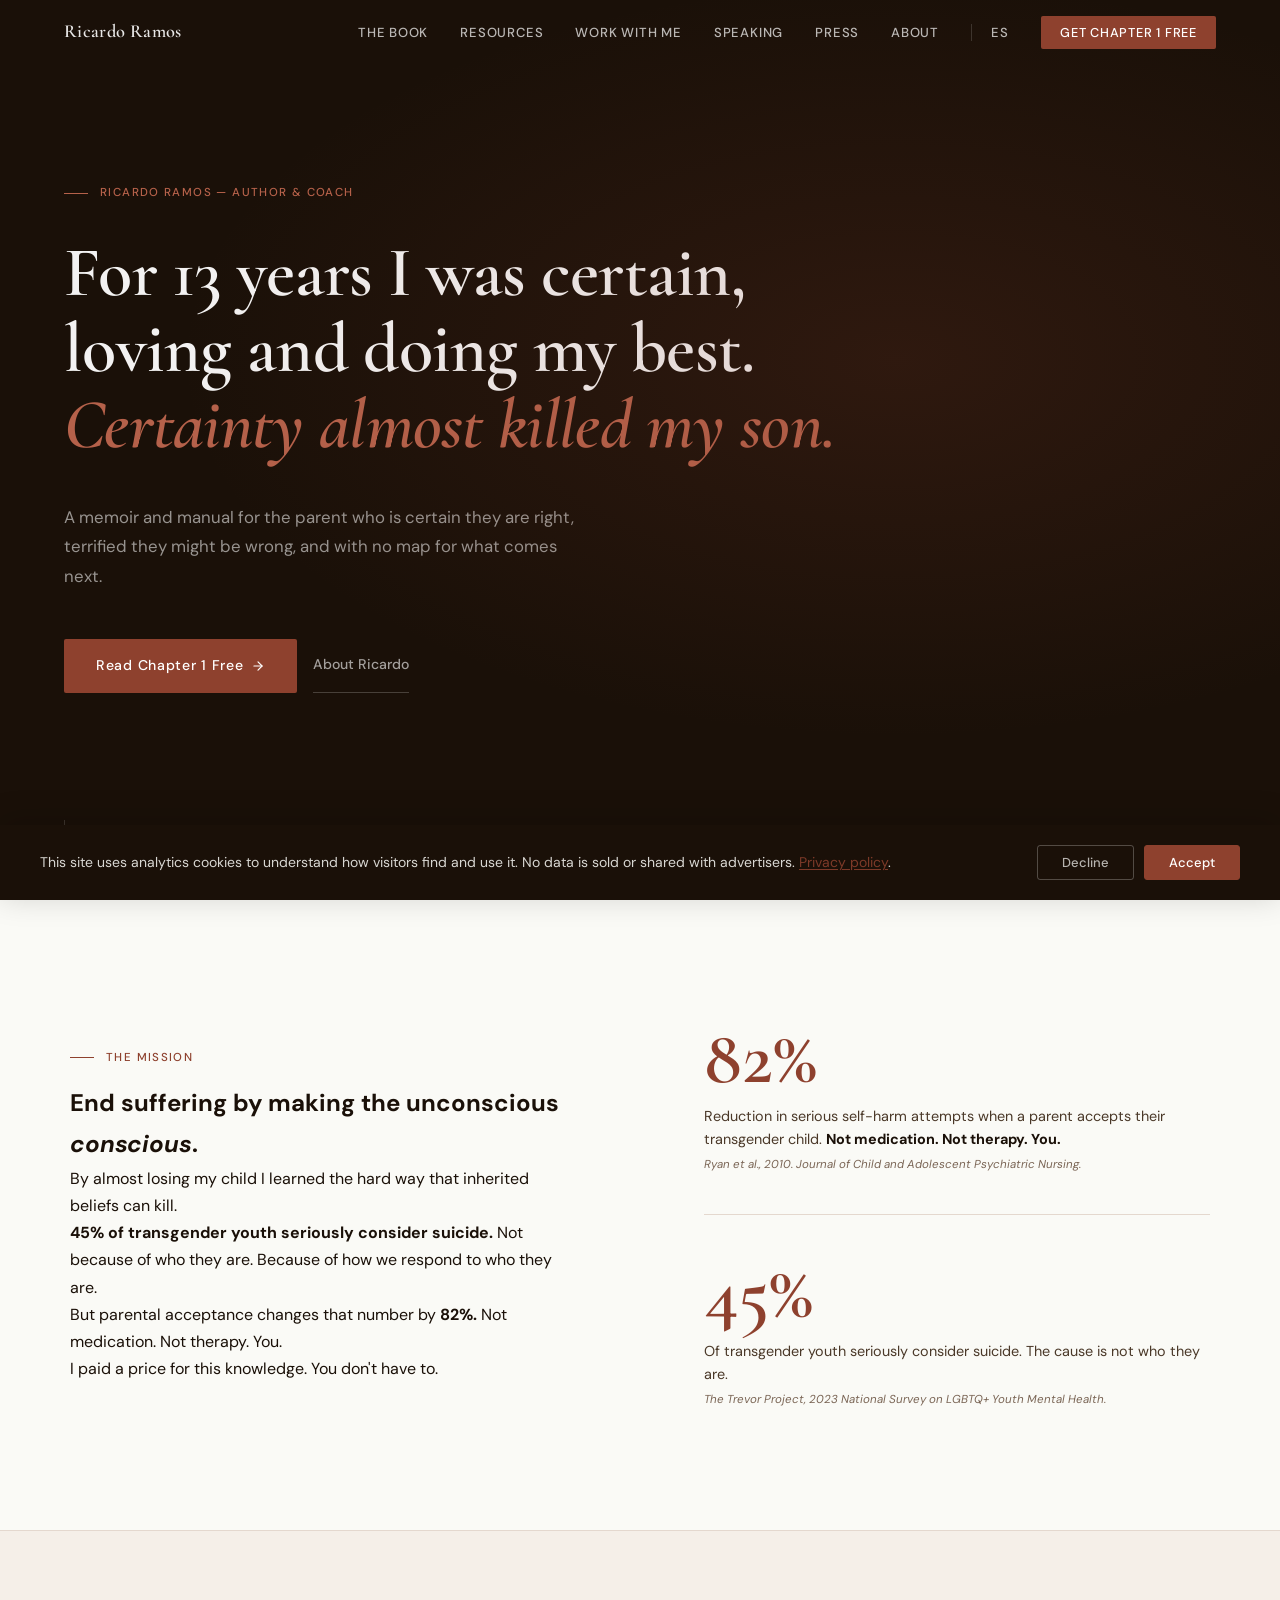
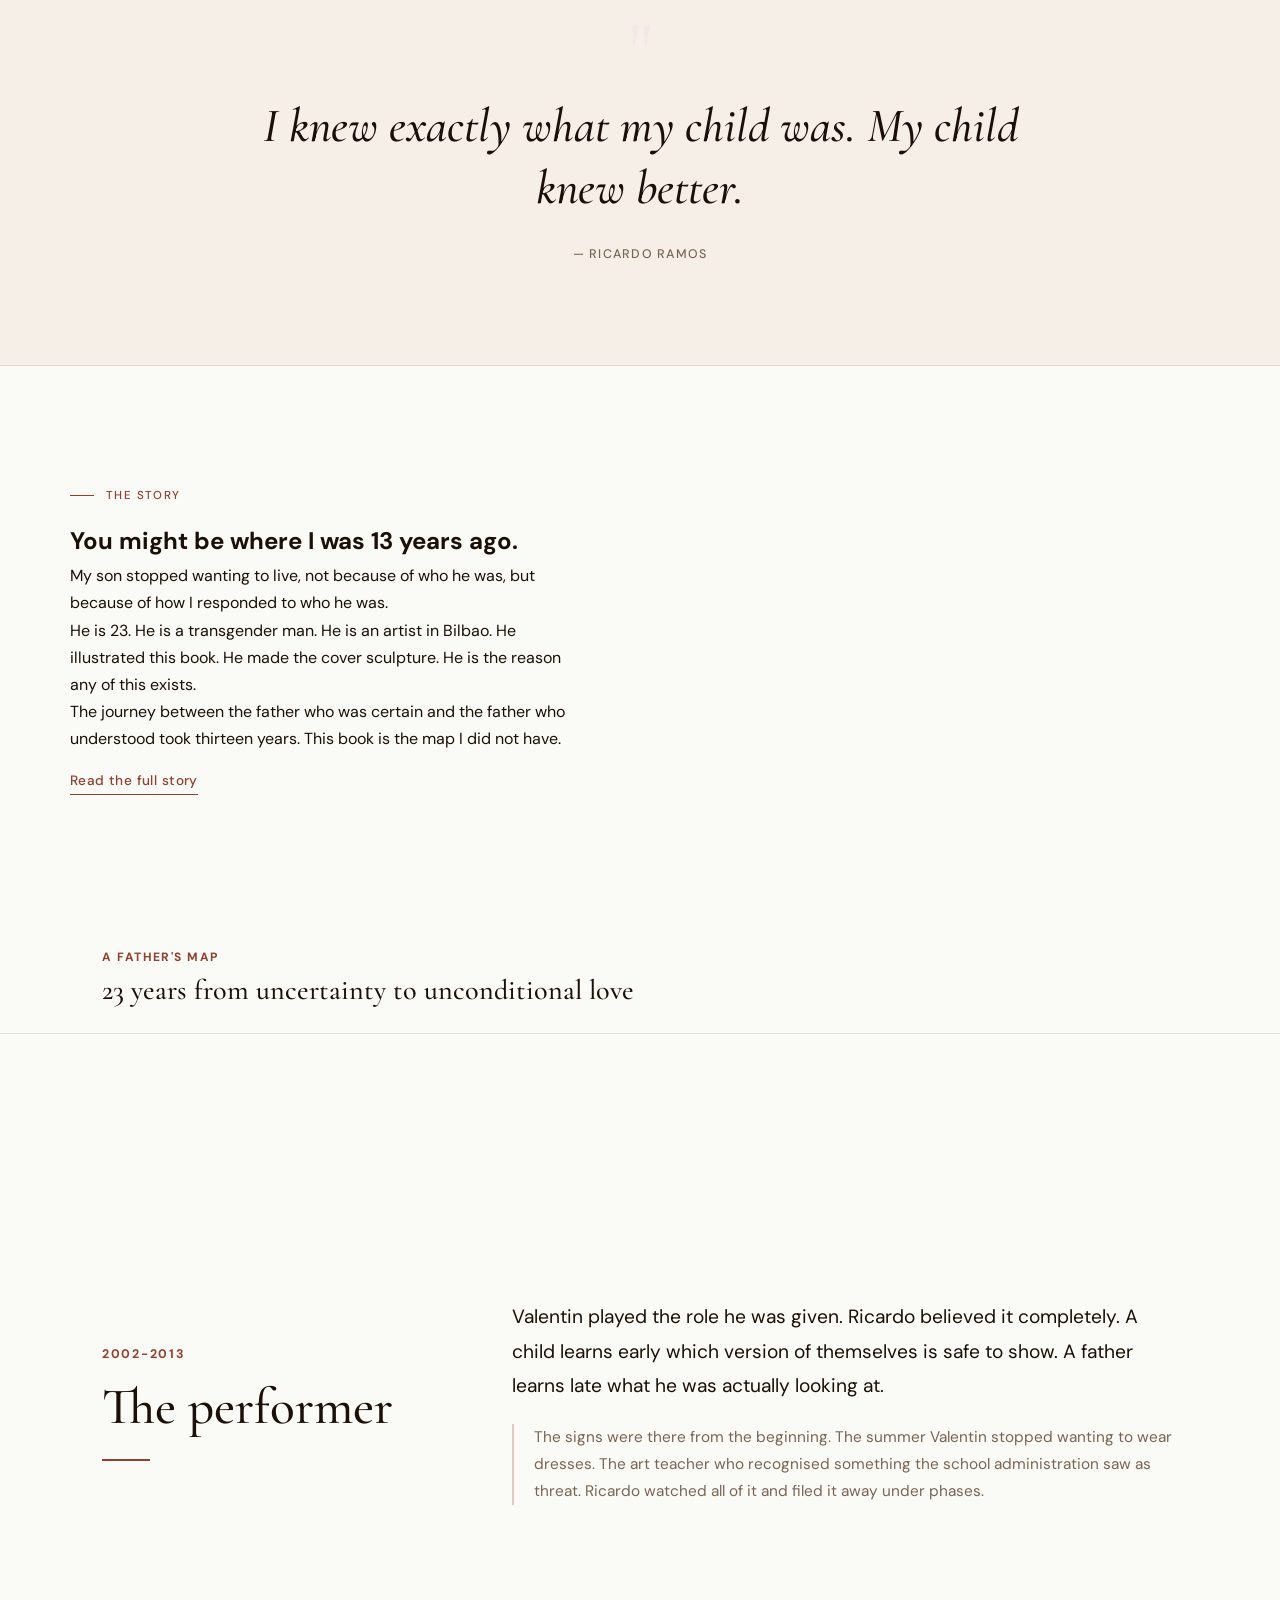
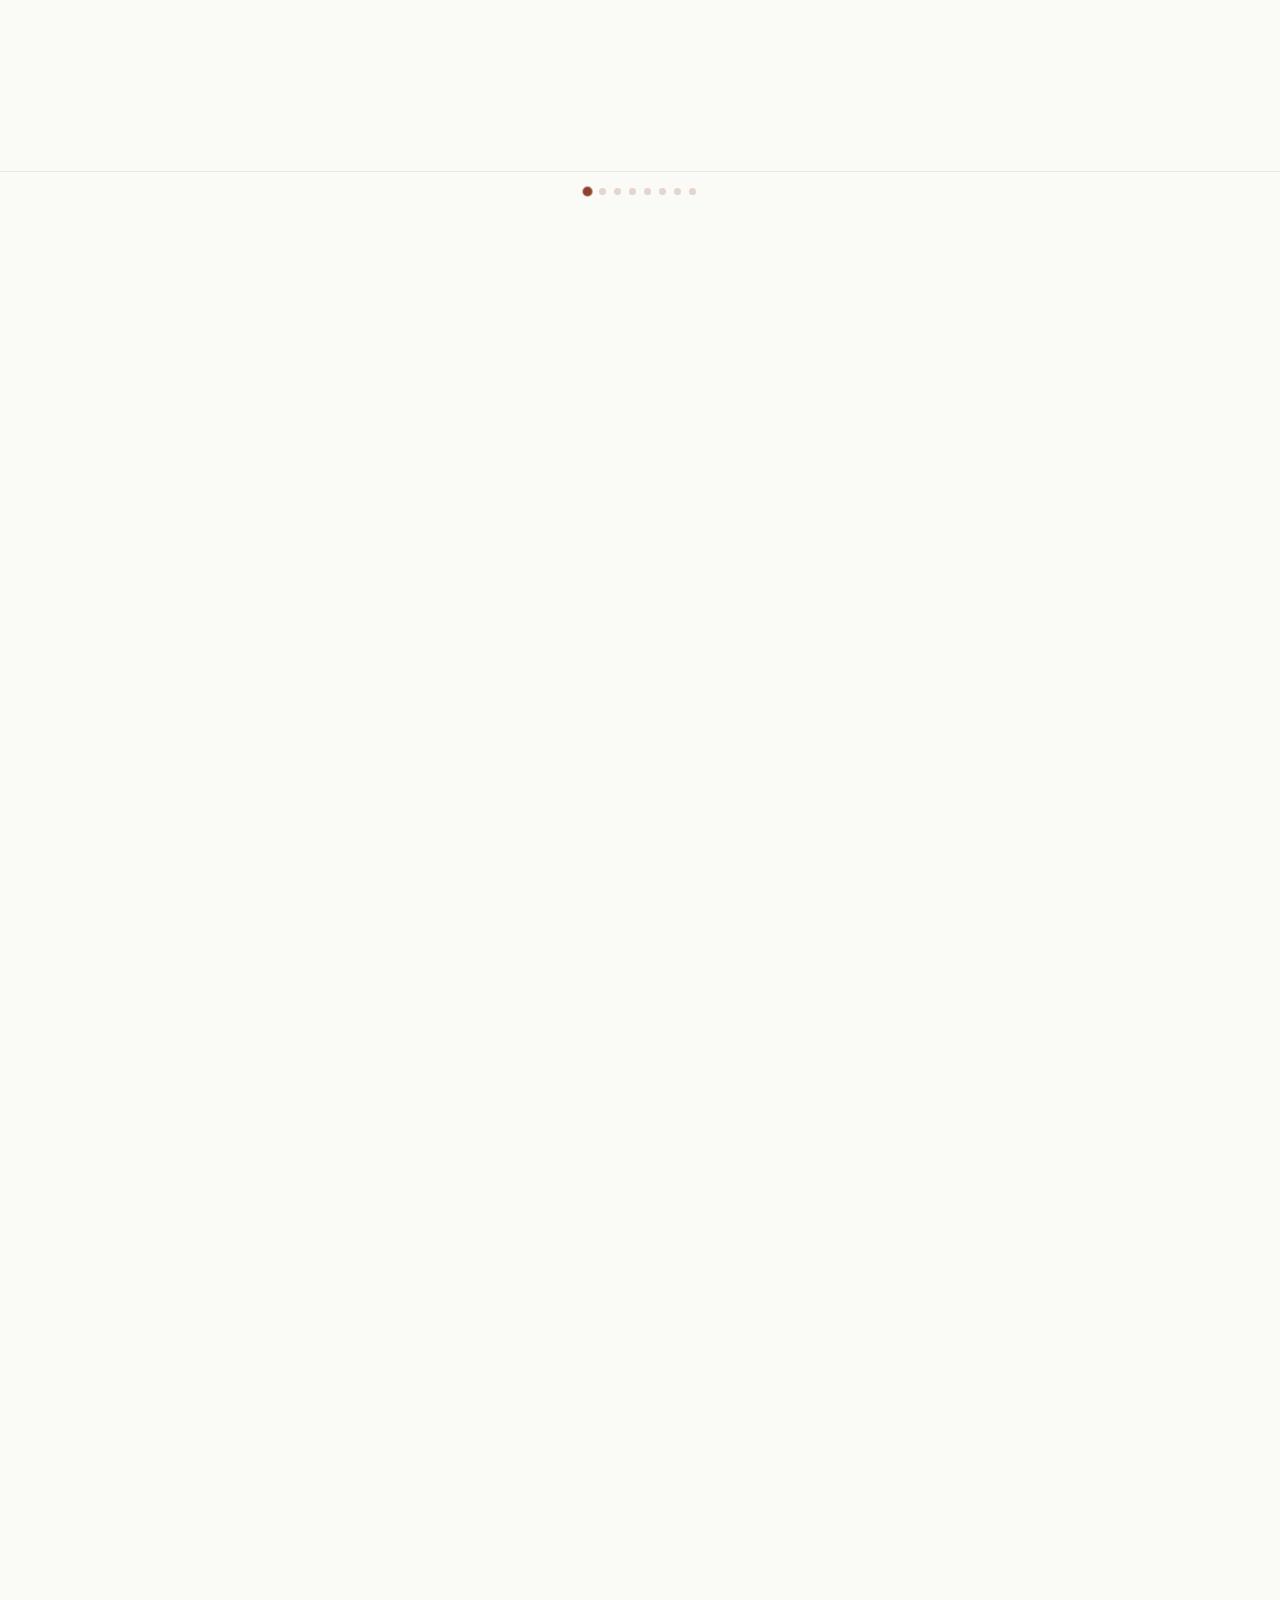
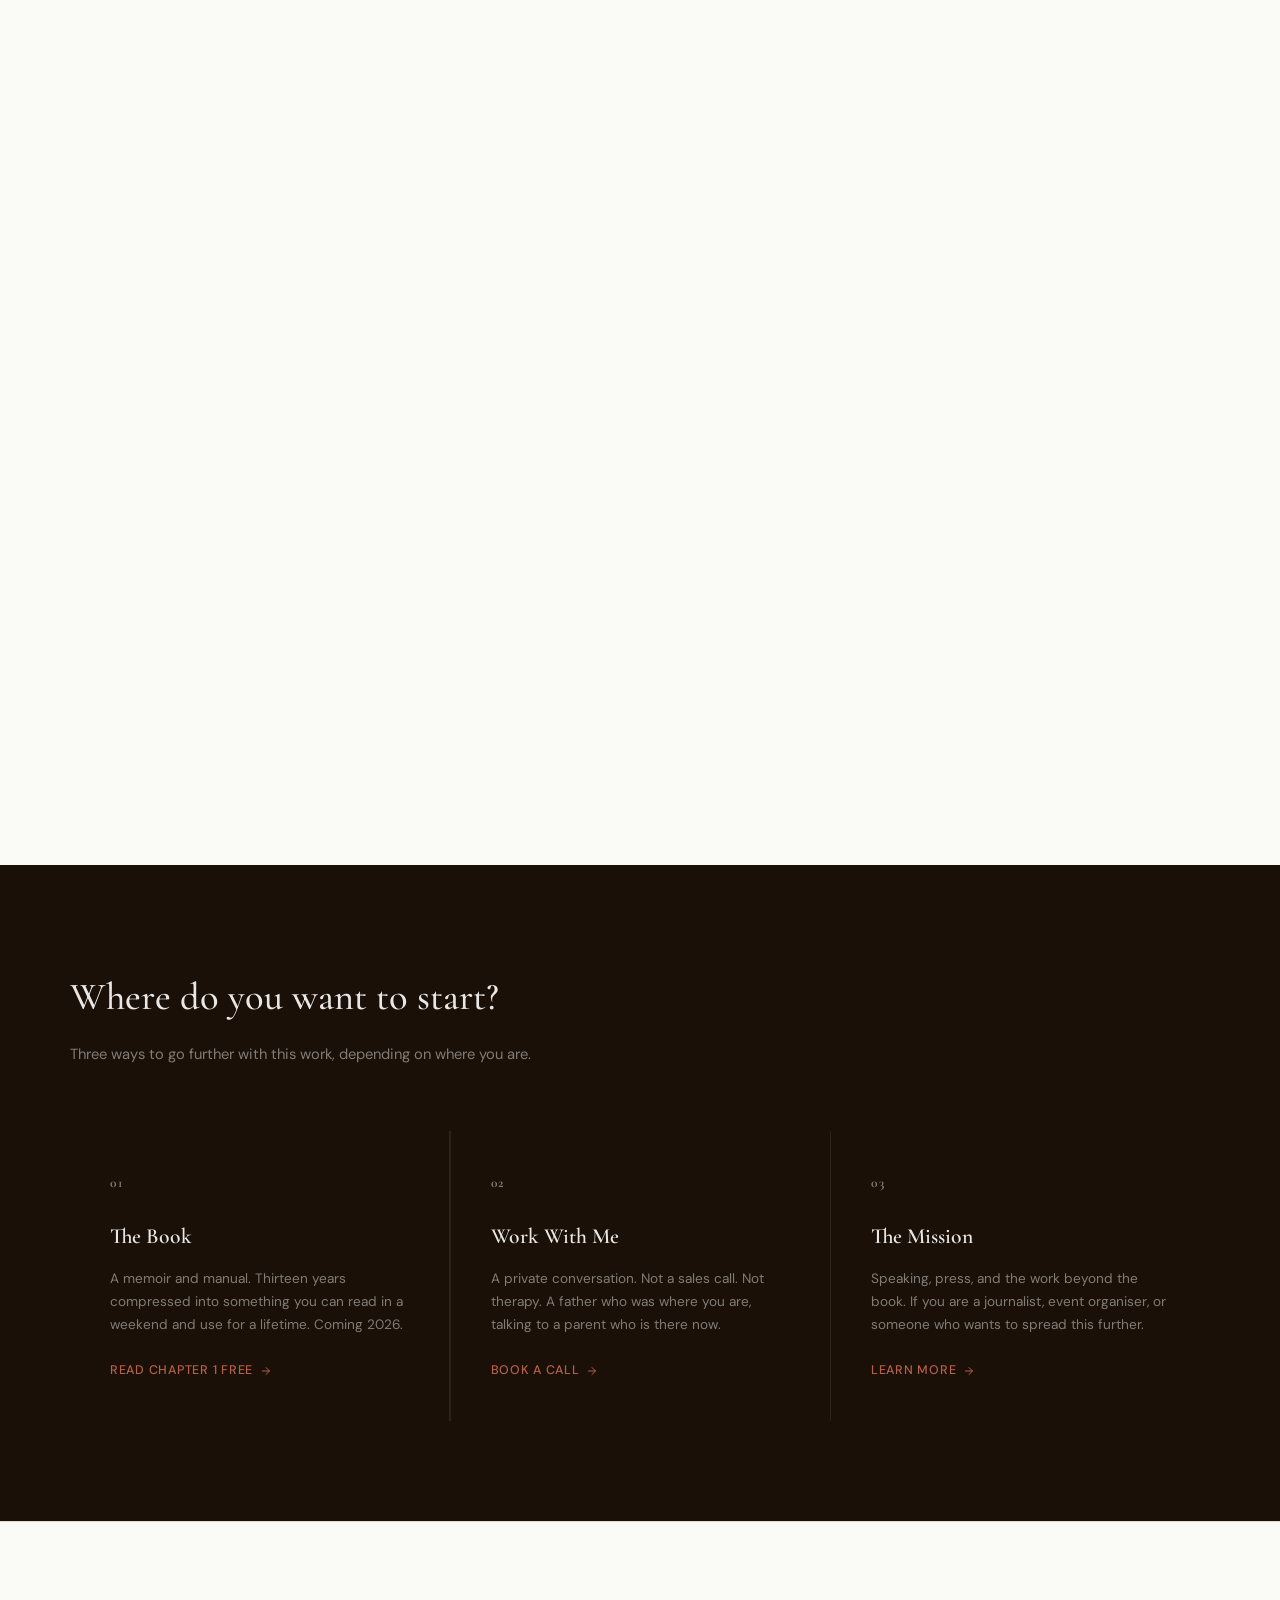
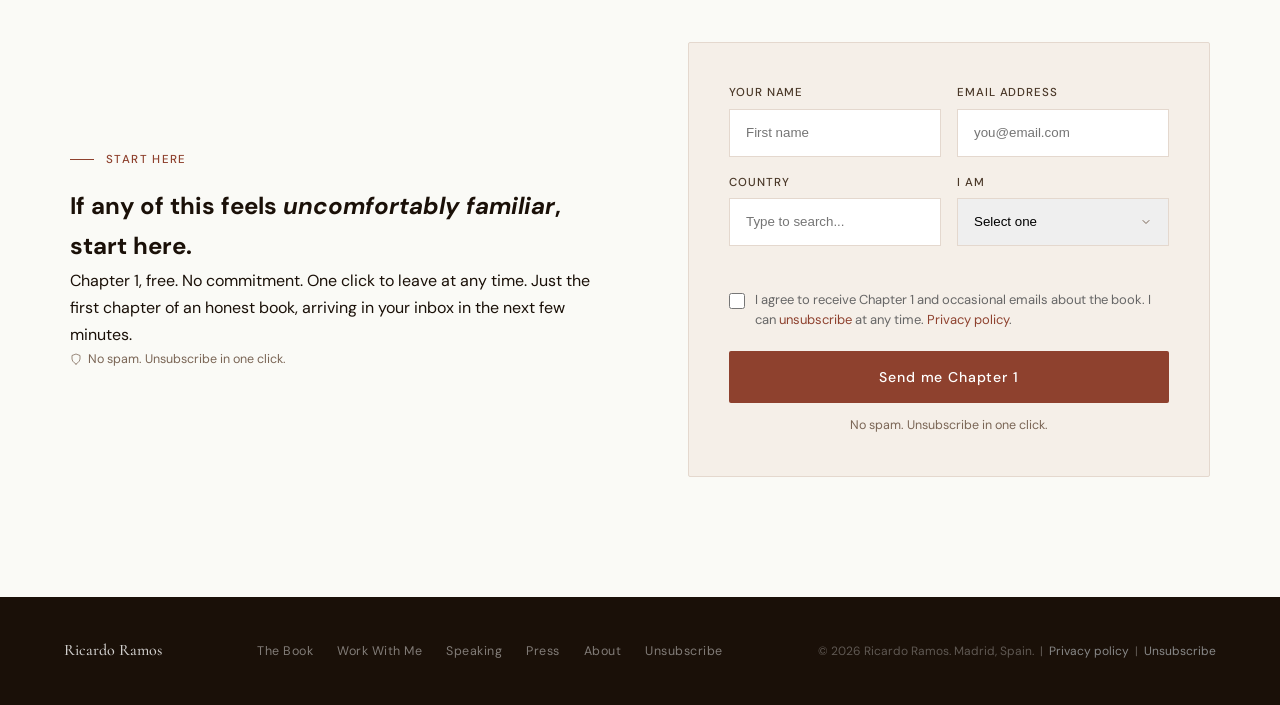
==== commit 65ddf7d5: "Fix mobile card overflow, reduce desktop gaps aggressively" ====
--- a/index.html
+++ b/index.html
@@ -190,26 +190,34 @@
 
     /* TIMELINE */
     @media(max-width:700px){}
-
+    @media(max-width:700px){}
+
+    /* TIMELINE */
     .tl-outer{position:relative;height:350vh;}
     .tl-sticky{position:sticky;top:0;height:100vh;overflow:hidden;background:var(--bg);display:flex;flex-direction:column;}
-    .tl-header{flex-shrink:0;padding:2.5rem 8vw 2rem;border-bottom:0.5px solid rgba(26,16,8,.1);}
-    .tl-main-title{font-size:.75rem;font-weight:700;letter-spacing:.12em;text-transform:uppercase;color:var(--terra);margin-bottom:.5rem;display:block;}
+    .tl-header{flex-shrink:0;padding:2rem 8vw 1.5rem;border-bottom:0.5px solid rgba(26,16,8,.1);}
+    .tl-main-title{font-size:.75rem;font-weight:700;letter-spacing:.12em;text-transform:uppercase;color:var(--terra);margin-bottom:.4rem;display:block;}
     .tl-subtitle{font-family:var(--font-display);font-size:clamp(1.4rem,2.2vw,2rem);font-weight:500;color:var(--dark);line-height:1.25;margin:0;}
     .tl-card-area{flex:1;min-height:0;overflow:hidden;padding:0 8vw;display:flex;align-items:stretch;}
     .tl-track{display:flex;width:100%;align-items:stretch;transition:transform .6s cubic-bezier(.25,.46,.45,.94);will-change:transform;}
-    .tl-card{flex:0 0 100%;min-width:100%;opacity:0;transform:translateX(20px);transition:opacity .45s ease,transform .45s ease;display:grid;grid-template-columns:1fr 2fr;gap:6vw;align-items:center;padding:0;}
+    .tl-card{flex:0 0 100%;min-width:100%;opacity:0;transform:translateX(20px);transition:opacity .45s ease,transform .45s ease;display:grid;grid-template-columns:1fr 2fr;gap:6vw;align-items:center;}
     .tl-card.on{opacity:1;transform:translateX(0);}
     .tl-yr{font-size:.78rem;font-weight:700;letter-spacing:.14em;text-transform:uppercase;color:var(--terra);margin-bottom:.9rem;display:block;}
     .tl-ttl{font-family:var(--font-display);font-size:clamp(2.2rem,4vw,3.5rem);font-weight:500;color:var(--dark);line-height:1.1;margin-bottom:1.5rem;}
     .tl-rule{width:48px;height:2px;background:var(--terra);}
     .tl-dsc{font-size:clamp(1.05rem,1.5vw,1.25rem);color:var(--ink);line-height:1.8;margin-bottom:1.25rem;}
     .tl-detail{font-size:clamp(.95rem,1.2vw,1.1rem);color:var(--ink-soft);line-height:1.75;padding-left:1.25rem;border-left:2px solid rgba(142,65,46,.25);}
-    .tl-bottom{flex-shrink:0;padding:1.25rem 8vw 1.5rem;display:flex;align-items:center;justify-content:center;border-top:0.5px solid rgba(26,16,8,.08);}
+    .tl-bottom{flex-shrink:0;padding:1rem 8vw 1.25rem;display:flex;align-items:center;justify-content:center;border-top:0.5px solid rgba(26,16,8,.08);}
     .tl-dots{display:flex;gap:8px;}
     .tl-dot{width:7px;height:7px;border-radius:50%;background:rgba(142,65,46,.2);transition:background .3s,transform .3s;}
     .tl-dot.on{background:var(--terra);transform:scale(1.4);}
-    @media(max-width:700px){.tl-card{grid-template-columns:1fr;gap:1rem;padding-bottom:2rem;}.tl-card-area{align-items:flex-start;padding-top:1.5rem;}}
+    @media(max-width:700px){
+      .tl-card{grid-template-columns:1fr;gap:1rem;align-items:start;}
+      .tl-card-area{align-items:flex-start;padding-top:1.25rem;overflow-y:auto;padding-bottom:1rem;}
+      .tl-ttl{font-size:2rem;margin-bottom:1rem;}
+      .tl-dsc{font-size:1rem;}
+      .tl-detail{font-size:.9rem;}
+    }
 </style>
 </head>
   <nav class="nav hero-dark" id="main-nav" role="navigation" aria-label="Main navigation">
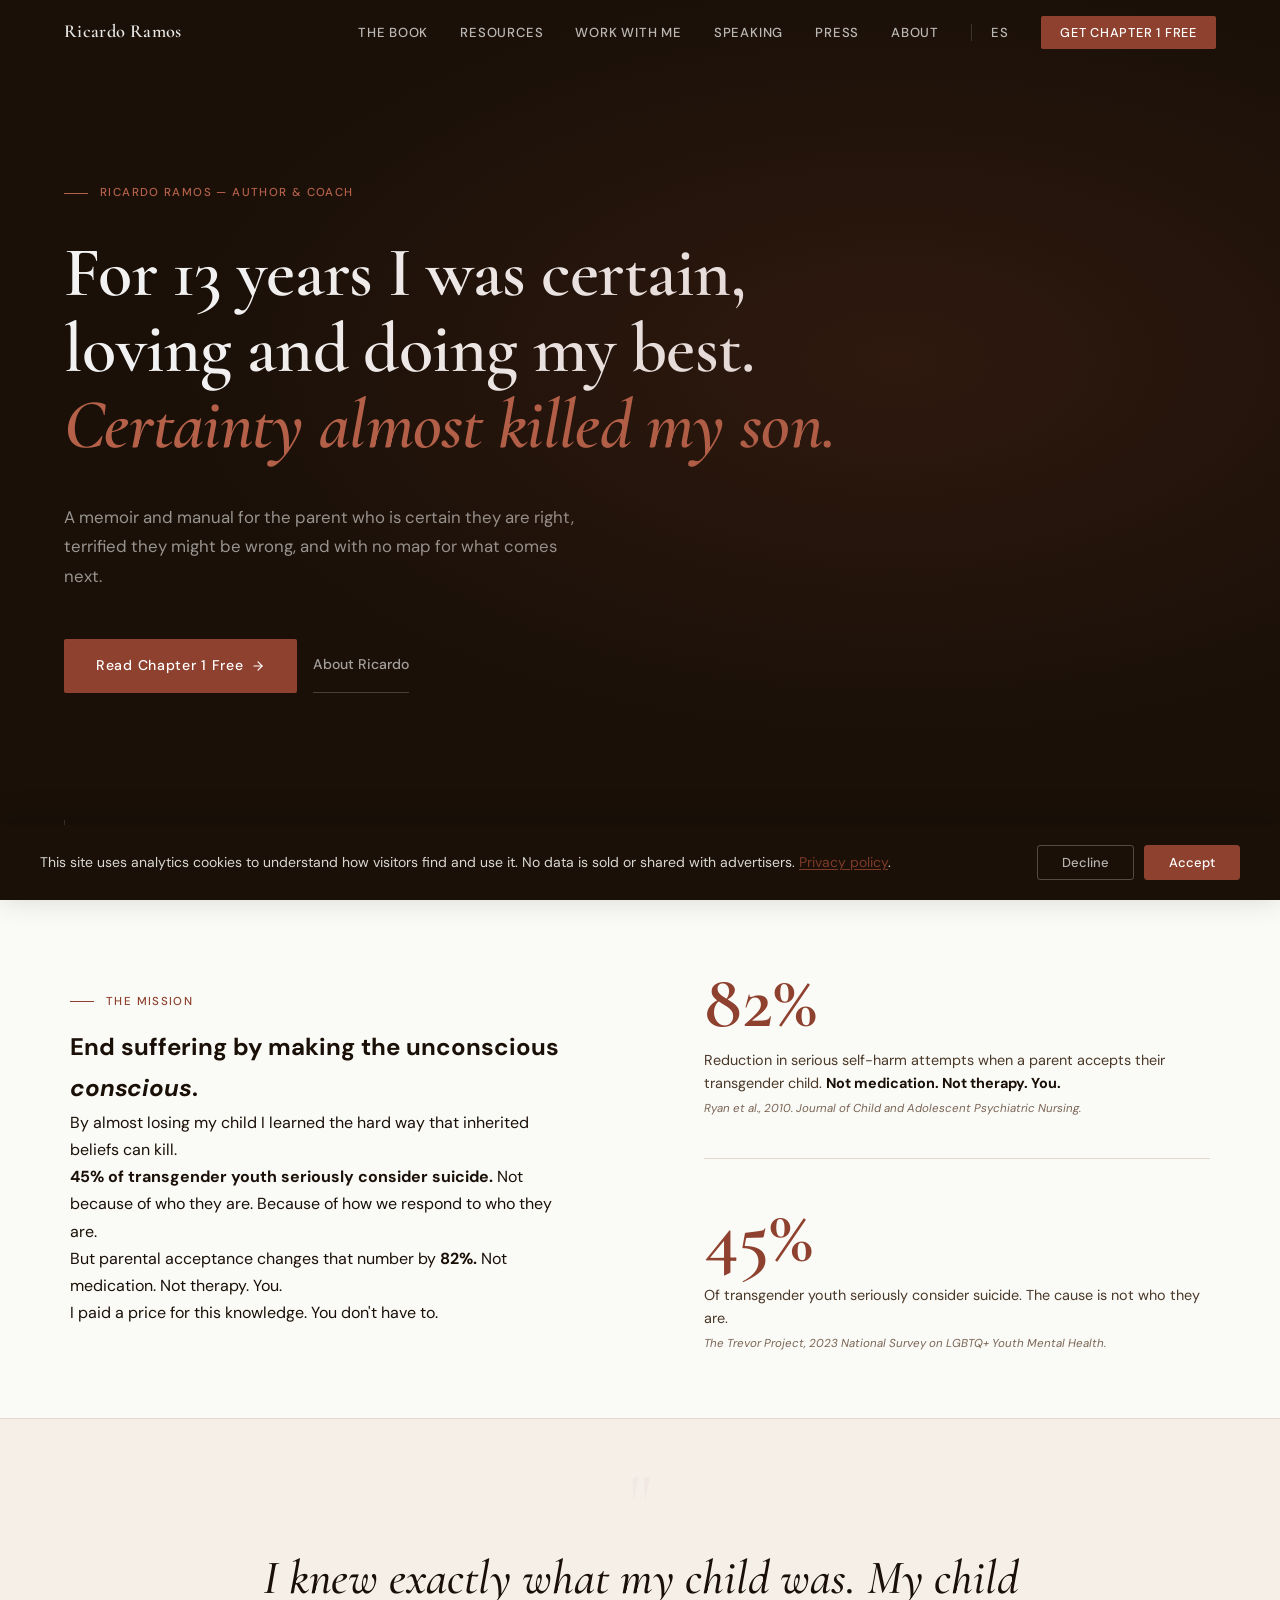
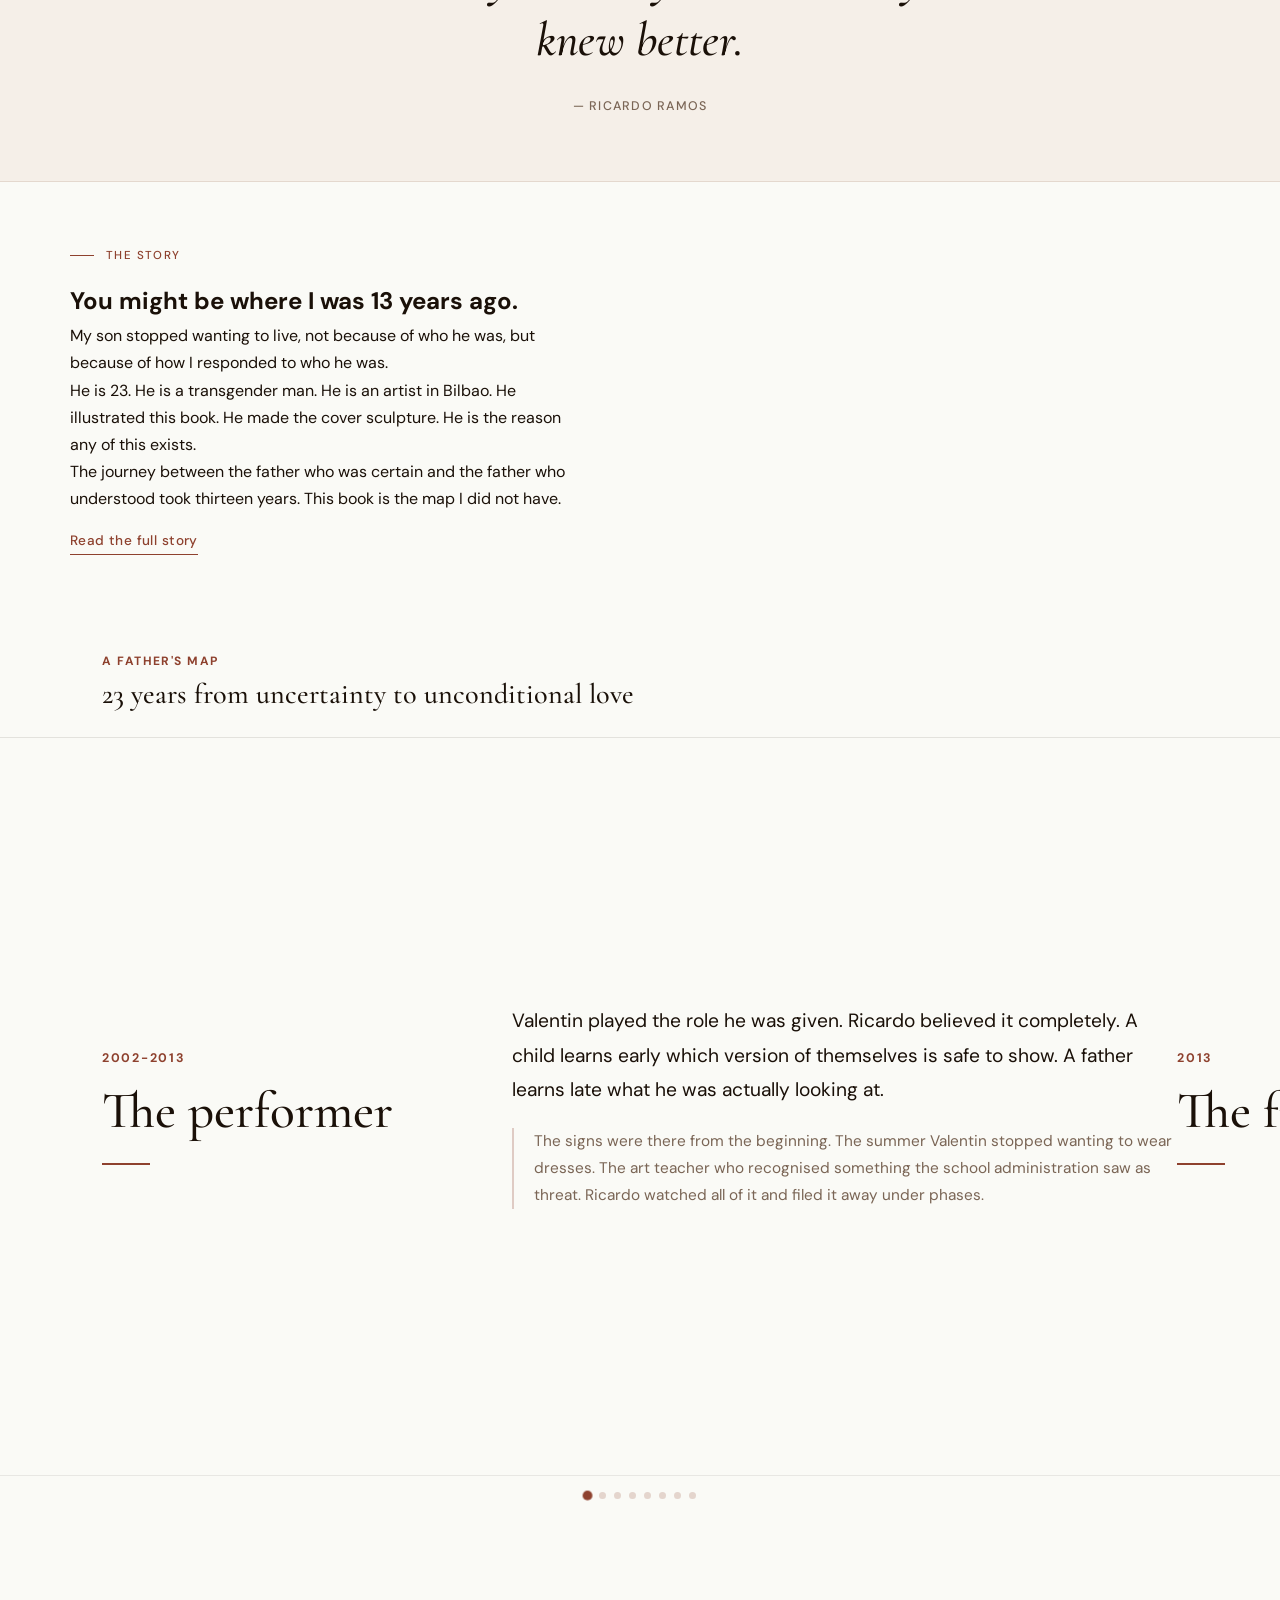
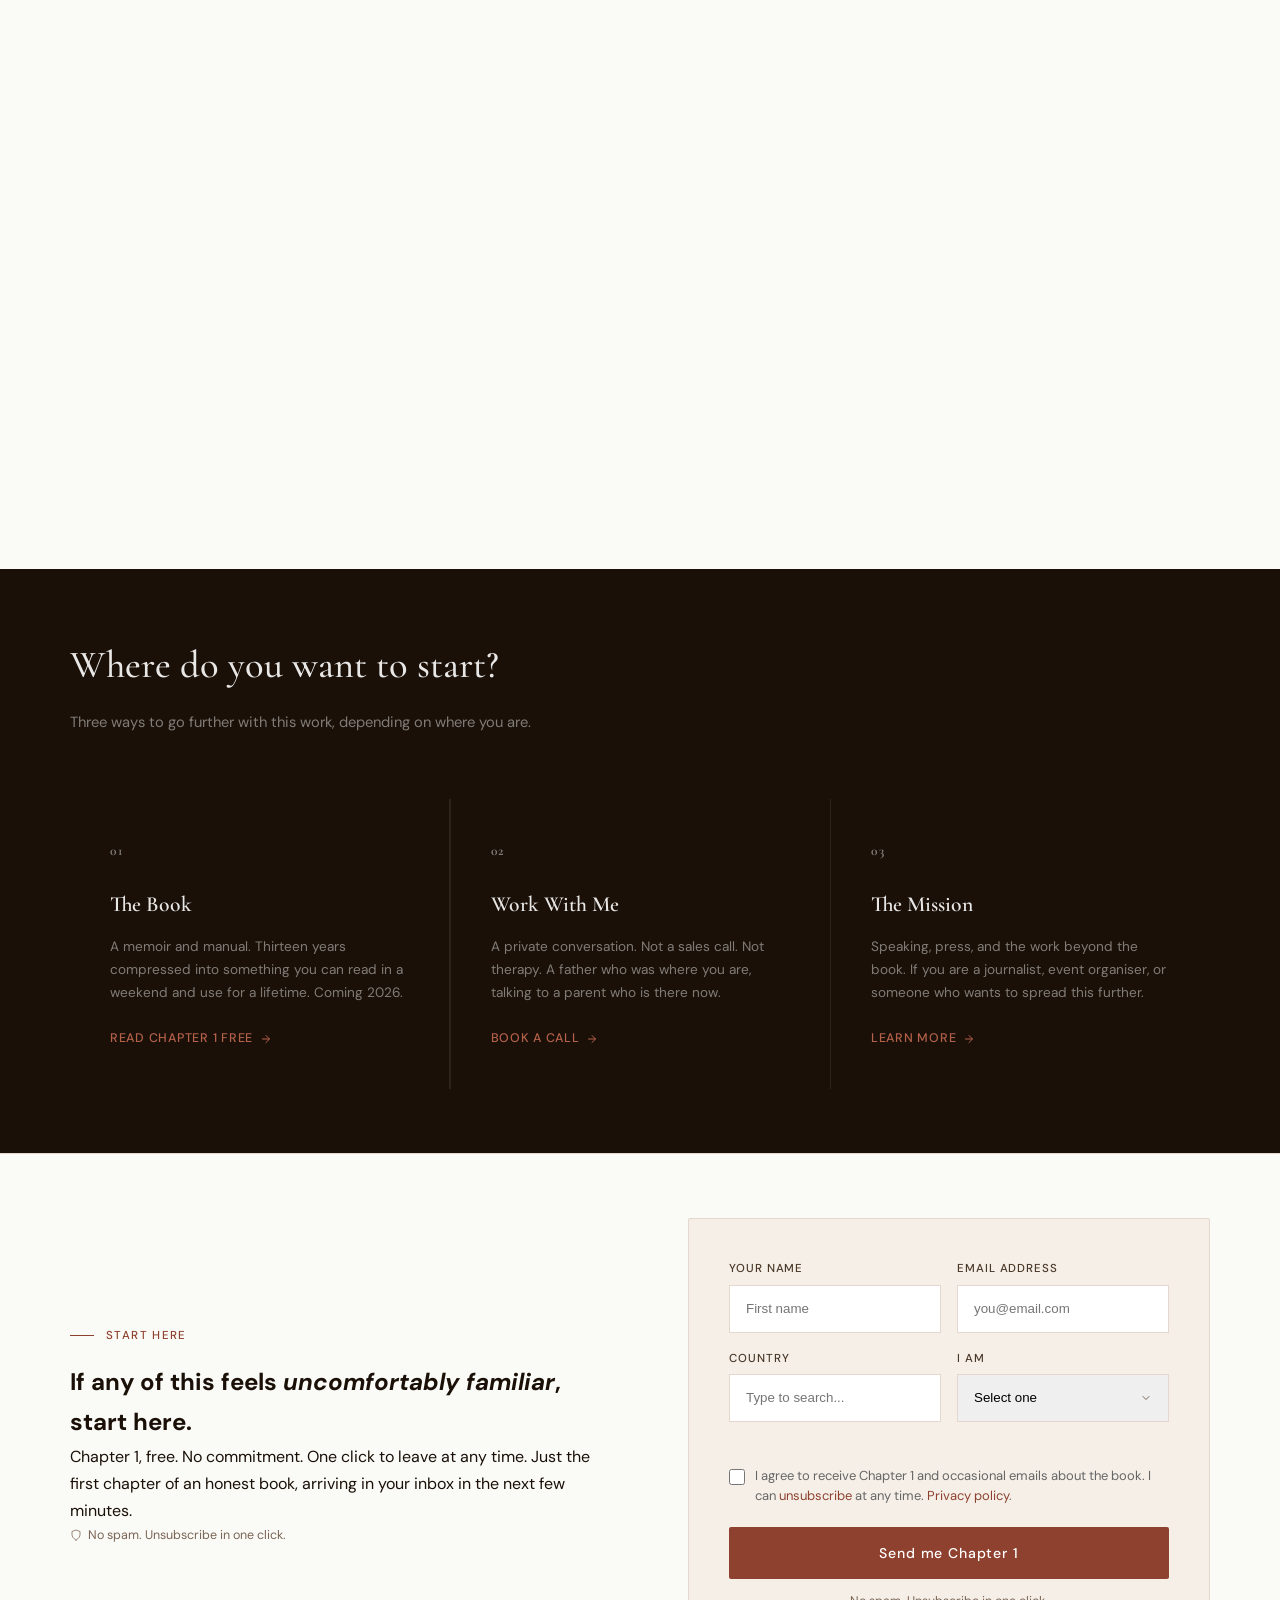
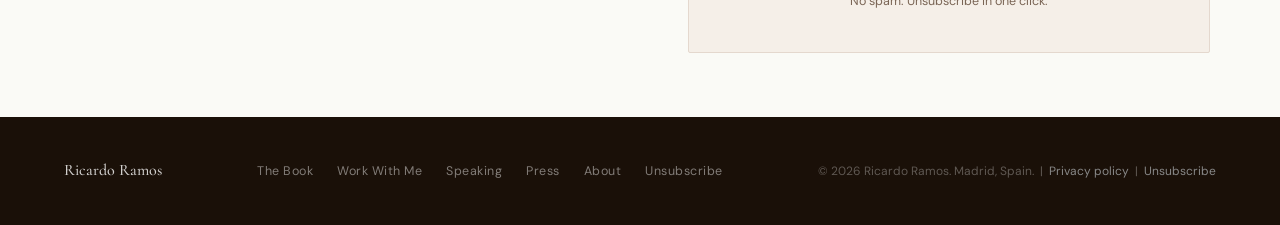
==== commit 677bfd0b: "fix: reduce section padding and mobile timeline card cutoff" ====
--- a/index.html
+++ b/index.html
@@ -102,7 +102,7 @@
     @keyframes pulse-scroll { 0%, 100% { opacity: 0.3; } 50% { opacity: 0.8; } }
 
     /* WHY */
-    .why-section { padding: 120px 5vw; background: var(--bg); }
+    .why-section { padding: 64px 5vw; background: var(--bg); }
     .why-grid { display: grid; grid-template-columns: 1fr 1fr; gap: 8rem; align-items: center; }
     .why-copy h2 { font-family: var(--font-display); font-size: clamp(2rem, 3.5vw, 3rem); font-weight: 500; line-height: 1.2; color: var(--ink); margin-bottom: 1.5rem; }
     .why-copy h2 em { font-style: italic; color: var(--terra); }
@@ -118,14 +118,14 @@
     .stat-source { font-size: 0.72rem; color: var(--ink-soft); margin-top: 0.25rem; font-style: italic; }
 
     /* QUOTE */
-    .quote-section { padding: 100px 5vw; background: var(--cream); border-top: 1px solid var(--border); border-bottom: 1px solid var(--border); }
+    .quote-section { padding: 64px 5vw; background: var(--cream); border-top: 1px solid var(--border); border-bottom: 1px solid var(--border); }
     .quote-inner { max-width: 820px; margin: 0 auto; text-align: center; }
     .quote-mark { font-family: var(--font-display); font-size: 5rem; color: var(--terra-pale); line-height: 0.5; margin-bottom: 1.5rem; display: block; }
     .quote-text { font-family: var(--font-display); font-size: clamp(1.8rem, 4vw, 3rem); font-weight: 500; font-style: italic; color: var(--ink); line-height: 1.3; margin-bottom: 1.5rem; }
     .quote-attr { font-size: 0.78rem; font-weight: 500; letter-spacing: 0.1em; text-transform: uppercase; color: var(--ink-soft); }
 
     /* STORY */
-    .story-section { padding: 120px 5vw; background: var(--bg); }
+    .story-section { padding: 64px 5vw; background: var(--bg); }
     .story-grid { display: grid; grid-template-columns: 1fr 1fr; gap: 8rem; align-items: center; }
     .story-copy h2 { font-family: var(--font-display); font-size: clamp(1.8rem, 3vw, 2.6rem); font-weight: 500; line-height: 1.25; color: var(--ink); margin-bottom: 1.5rem; }
     .story-copy p { font-size: 0.98rem; color: var(--ink-mid); line-height: 1.85; margin-bottom: 1.25rem; }
@@ -133,7 +133,7 @@
     /* HORIZONTAL STICKY TIMELINE */
 
     /* DOORS */
-    .doors-section { padding: 100px 5vw; background: var(--dark); }
+    .doors-section { padding: 64px 5vw; background: var(--dark); }
     .doors-header { max-width: 600px; margin-bottom: 4rem; }
     .doors-header h2 { font-family: var(--font-display); font-size: clamp(1.8rem, 3vw, 2.6rem); font-weight: 500; color: rgba(255,255,255,0.9); margin-bottom: 0.75rem; }
     .doors-header p { font-size: 0.92rem; color: rgba(255,255,255,0.45); }
@@ -147,7 +147,7 @@
     .door-link:hover { gap: 0.7rem; }
 
     /* LEAD CAPTURE */
-    .invite-section { padding: 120px 5vw; background: var(--bg); border-top: 1px solid var(--border); }
+    .invite-section { padding: 64px 5vw; background: var(--bg); border-top: 1px solid var(--border); }
     .invite-grid { display: grid; grid-template-columns: 1fr 1fr; gap: 6rem; align-items: center; }
     .invite-copy h2 { font-family: var(--font-display); font-size: clamp(2rem, 3.5vw, 3rem); font-weight: 500; line-height: 1.2; color: var(--ink); margin-bottom: 1.25rem; }
     .invite-copy h2 em { font-style: italic; color: var(--terra); }
@@ -213,7 +213,7 @@
     .tl-dot.on{background:var(--terra);transform:scale(1.4);}
     @media(max-width:700px){
       .tl-card{grid-template-columns:1fr;gap:1rem;align-items:start;}
-      .tl-card-area{align-items:flex-start;padding-top:1.25rem;overflow-y:auto;padding-bottom:1rem;}
+      .tl-card-area{align-items:flex-start;padding-top:1.25rem;overflow-y:auto;padding-bottom:5rem;}
       .tl-ttl{font-size:2rem;margin-bottom:1rem;}
       .tl-dsc{font-size:1rem;}
       .tl-detail{font-size:.9rem;}
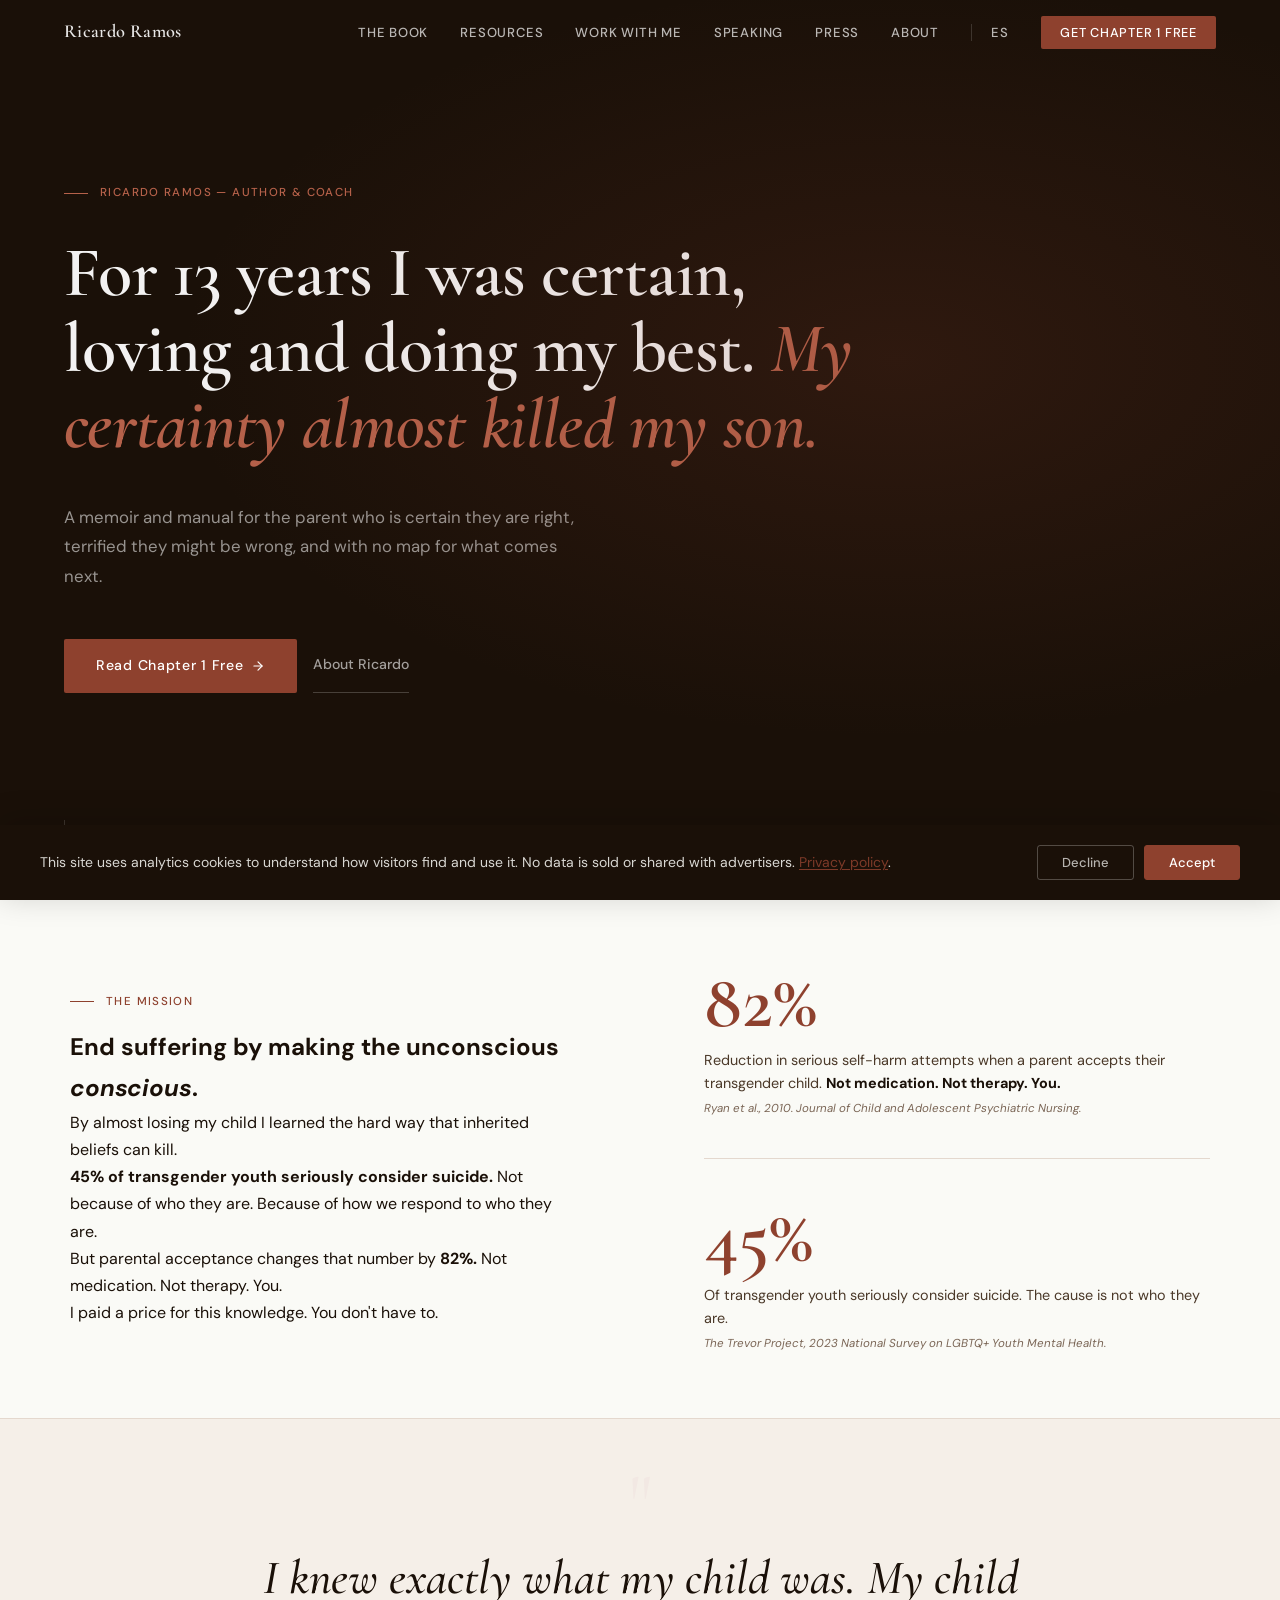
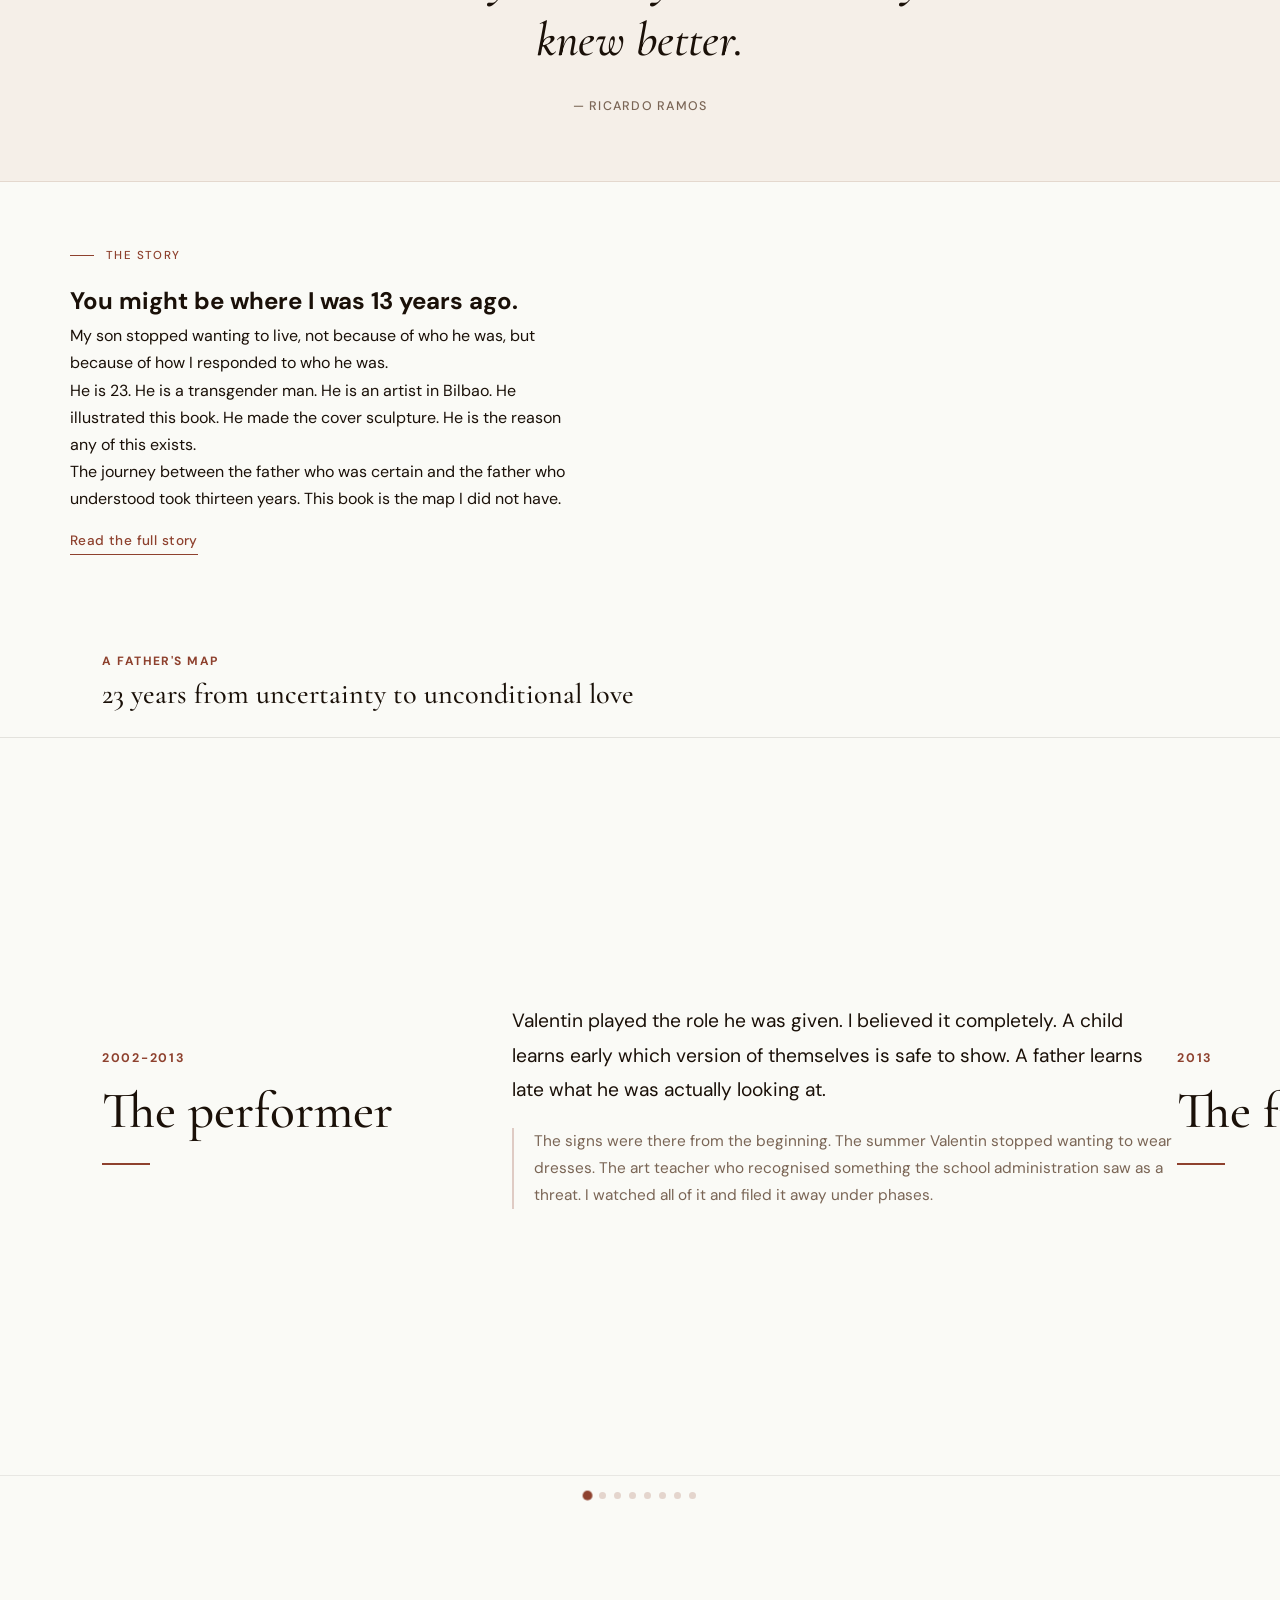
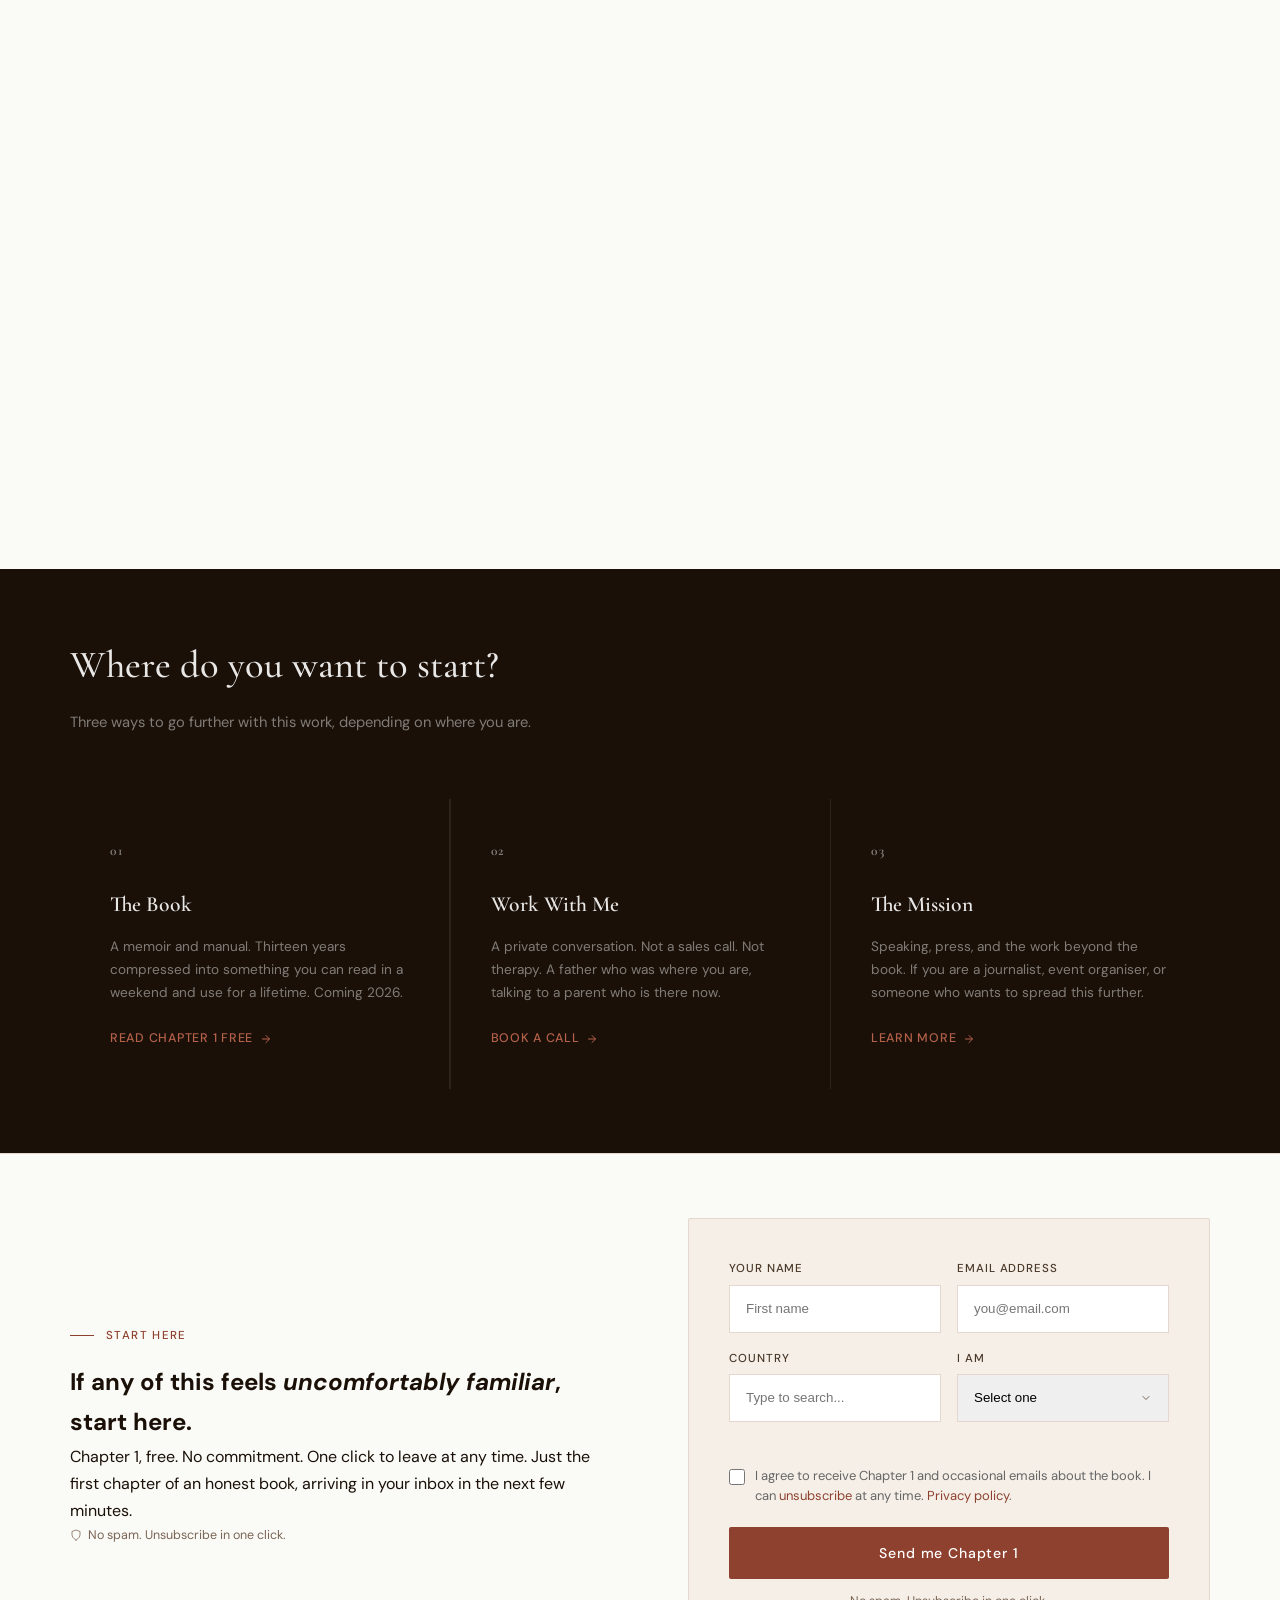
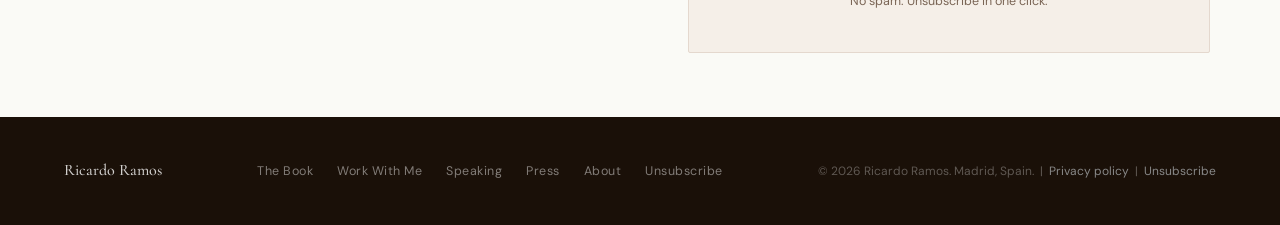
==== commit 2ca867c7: "copy: first person throughout, my certainty" ====
--- a/index.html
+++ b/index.html
@@ -4,7 +4,7 @@
   <meta charset="UTF-8" />
   <meta name="viewport" content="width=device-width, initial-scale=1.0" />
   <title>Ricardo Ramos — Author & Coach</title>
-  <meta name="description" content="For 13 years I was certain, loving and doing my best. Certainty almost killed my son. A memoir and coaching platform for parents who are not yet ready." />
+  <meta name="description" content="For 13 years I was certain, loving and doing my best. My certainty almost killed my son. A memoir and coaching platform for parents who are not yet ready." />
   <link rel="preconnect" href="https://fonts.googleapis.com" />
   <link rel="preconnect" href="https://fonts.gstatic.com" crossorigin />
   <link href="https://fonts.googleapis.com/css2?family=Cormorant+Garamond:ital,wght@0,300;0,400;0,500;0,600;0,700;1,300;1,400;1,600&family=DM+Sans:opsz,wght@9..40,300;9..40,400;9..40,500&display=swap" rel="stylesheet" />
@@ -17,11 +17,11 @@
   <meta property="og:type" content="website" />
   <meta property="og:url" content="https://ricardoramosauthor.com/" />
   <meta property="og:title" content="Ricardo Ramos — Author & Coach" />
-  <meta property="og:description" content="For 13 years I was certain, loving and doing my best. Certainty almost killed my son." />
+  <meta property="og:description" content="For 13 years I was certain, loving and doing my best. My certainty almost killed my son." />
   <meta property="og:image" content="https://ricardoramosauthor.com/og-image.jpg" />
   <meta name="twitter:card" content="summary_large_image" />
   <meta name="twitter:title" content="Ricardo Ramos — Author & Coach" />
-  <meta name="twitter:description" content="For 13 years I was certain, loving and doing my best. Certainty almost killed my son." />
+  <meta name="twitter:description" content="For 13 years I was certain, loving and doing my best. My certainty almost killed my son." />
   <link rel="canonical" href="https://ricardoramosauthor.com/" />
   <script type="application/ld+json">
   {
@@ -207,13 +207,13 @@
     .tl-rule{width:48px;height:2px;background:var(--terra);}
     .tl-dsc{font-size:clamp(1.05rem,1.5vw,1.25rem);color:var(--ink);line-height:1.8;margin-bottom:1.25rem;}
     .tl-detail{font-size:clamp(.95rem,1.2vw,1.1rem);color:var(--ink-soft);line-height:1.75;padding-left:1.25rem;border-left:2px solid rgba(142,65,46,.25);}
-    .tl-bottom{flex-shrink:0;padding:1rem 8vw 1.25rem;display:flex;align-items:center;justify-content:center;border-top:0.5px solid rgba(26,16,8,.08);}
+    .tl-bottom{flex-shrink:0;padding:1rem 8vw calc(1.25rem + env(safe-area-inset-bottom));display:flex;align-items:center;justify-content:center;border-top:0.5px solid rgba(26,16,8,.08);}
     .tl-dots{display:flex;gap:8px;}
     .tl-dot{width:7px;height:7px;border-radius:50%;background:rgba(142,65,46,.2);transition:background .3s,transform .3s;}
     .tl-dot.on{background:var(--terra);transform:scale(1.4);}
     @media(max-width:700px){
       .tl-card{grid-template-columns:1fr;gap:1rem;align-items:start;}
-      .tl-card-area{align-items:flex-start;padding-top:1.25rem;overflow-y:auto;padding-bottom:5rem;}
+      .tl-card-area{align-items:flex-start;padding-top:1.25rem;overflow-y:auto;padding-bottom:7rem;}
       .tl-ttl{font-size:2rem;margin-bottom:1rem;}
       .tl-dsc{font-size:1rem;}
       .tl-detail{font-size:.9rem;}
@@ -252,7 +252,7 @@
         <p class="section-label eyebrow reveal">Ricardo Ramos — Author & Coach</p>
         <h1 class="hero-headline reveal reveal-delay-1" id="hero-headline">
           For 13 years I was certain, loving and doing my best.
-          <em>Certainty almost killed my son.</em>
+          <em>My certainty almost killed my son.</em>
         </h1>
         <p class="hero-sub reveal reveal-delay-2">A memoir and manual for the parent who is certain they are right, terrified they might be wrong, and with no map for what comes next.</p>
         <div class="hero-actions reveal reveal-delay-3">
@@ -318,7 +318,7 @@
   </section>
 
   <section style="padding:0;margin:0;display:block;">
-    <div class="tl-outer" id="tlOuter"><div class="tl-sticky"><div class="tl-header"><span class="tl-main-title">A father's map</span><p class="tl-subtitle">23 years from uncertainty to unconditional love</p></div><div class="tl-card-area"><div class="tl-track" id="tlTrack"><div class="tl-card on"><div><span class="tl-yr">2002-2013</span><h3 class="tl-ttl">The performer</h3><div class="tl-rule"></div></div><div><p class="tl-dsc">Valentin played the role he was given. Ricardo believed it completely. A child learns early which version of themselves is safe to show. A father learns late what he was actually looking at.</p><p class="tl-detail">The signs were there from the beginning. The summer Valentin stopped wanting to wear dresses. The art teacher who recognised something the school administration saw as threat. Ricardo watched all of it and filed it away under phases.</p></div></div><div class="tl-card"><div><span class="tl-yr">2013</span><h3 class="tl-ttl">The first call</h3><div class="tl-rule"></div></div><div><p class="tl-dsc">Valentin calls. Non-binary. Ricardo has no map, no framework, no language for what he is being told. His first response, delivered with love and total certainty: this is a phase.</p><p class="tl-detail">He researched. He came back with gentle but corrosive logic. The conversation Ricardo thought was open-minded was, in fact, the first brick in a wall he did not yet know he was building.</p></div></div><div class="tl-card"><div><span class="tl-yr">2013-2014</span><h3 class="tl-ttl">The wall</h3><div class="tl-rule"></div></div><div><p class="tl-dsc">A father who would die for his child, doing everything wrong. Certainty as armor. The distance grows without either of them naming it. The damage compounds quietly, brick by brick.</p><p class="tl-detail">Ricardo built elaborate theories. The mother-rejection theory. The cultural-contamination theory. Both made his certainty the solution and his son's experience the problem to be solved.</p></div></div><div class="tl-card"><div><span class="tl-yr">2014</span><h3 class="tl-ttl">The checkmate</h3><div class="tl-rule"></div></div><div><p class="tl-dsc">Valentin calls again. He feels like a man. He has felt this way since he was four or five. Ricardo's answer: antidepressants, continue therapy, push through it.</p><p class="tl-detail">Valentin complied, because he was a good son. Dad, I hate this. I feel like a zombie. I cannot paint. Ricardo insisted he stay on the medication. That is a sentence Ricardo still carries.</p></div></div><div class="tl-card"><div><span class="tl-yr">2014-2015</span><h3 class="tl-ttl">The wake-up call</h3><div class="tl-rule"></div></div><div><p class="tl-dsc">Valentin calls a third time. He has lost the will to live. Ricardo is 39, in Barcelona. This is the call Ricardo will spend the rest of his life being grateful he answered differently.</p><p class="tl-detail">Something broke open. A father ran out of moves and found, on the other side of running out, the only thing that had ever been available: presence without an agenda.</p></div></div><div class="tl-card"><div><span class="tl-yr">2015-2023</span><h3 class="tl-ttl">The long repair</h3><div class="tl-rule"></div></div><div><p class="tl-dsc">Shadow work. Self-forgiveness. Valentin's forgiveness. The slow, unglamorous work of becoming someone his son and his younger children could actually reach.</p><p class="tl-detail">No single moment. No dramatic turn. Years of reading, meditation, therapy, courses. The relationship rebuilt itself the way bones do after a fracture, stronger at the break.</p></div></div><div class="tl-card"><div><span class="tl-yr">2024</span><h3 class="tl-ttl">The sculpture</h3><div class="tl-rule"></div></div><div><p class="tl-dsc">Valentin gives Ricardo a clay sculpture for his fiftieth birthday. Inscribed with a sentence that took twenty-three years to earn: gracias por evolucionar conmigo.</p><p class="tl-detail">He called it 10 Lustros. He made it himself, fired it himself, carried it himself. It sits on Ricardo's desk now.</p></div></div><div class="tl-card"><div><span class="tl-yr">2025-2026</span><h3 class="tl-ttl">The book</h3><div class="tl-rule"></div></div><div><p class="tl-dsc">Valentin is 23. A working artist in Bilbao. He illustrated this book and made the cover sculpture. He is thriving.</p><p class="tl-detail">This book is not about Valentin. It is about Ricardo, about the mechanisms inside a loving father that nearly made him the cause of the thing he feared most. It exists now.</p></div></div></div></div><div class="tl-bottom"><div class="tl-dots" id="tlDots"><div class="tl-dot on"></div><div class="tl-dot"></div><div class="tl-dot"></div><div class="tl-dot"></div><div class="tl-dot"></div><div class="tl-dot"></div><div class="tl-dot"></div><div class="tl-dot"></div></div></div></div></div>
+    <div class="tl-outer" id="tlOuter"><div class="tl-sticky"><div class="tl-header"><span class="tl-main-title">A father's map</span><p class="tl-subtitle">23 years from uncertainty to unconditional love</p></div><div class="tl-card-area"><div class="tl-track" id="tlTrack"><div class="tl-card on"><div><span class="tl-yr">2002-2013</span><h3 class="tl-ttl">The performer</h3><div class="tl-rule"></div></div><div><p class="tl-dsc">Valentin played the role he was given. I believed it completely. A child learns early which version of themselves is safe to show. A father learns late what he was actually looking at.</p><p class="tl-detail">The signs were there from the beginning. The summer Valentin stopped wanting to wear dresses. The art teacher who recognised something the school administration saw as a threat. I watched all of it and filed it away under phases.</p></div></div><div class="tl-card"><div><span class="tl-yr">2013</span><h3 class="tl-ttl">The first call</h3><div class="tl-rule"></div></div><div><p class="tl-dsc">Valentin calls. Non-binary. I have no map, no framework, no language for what I am being told. My first response, delivered with love and total certainty: this is a phase.</p><p class="tl-detail">I researched. I came back with gentle but corrosive logic. The conversation I thought was open-minded was, in fact, the first brick in a wall I did not yet know I was building.</p></div></div><div class="tl-card"><div><span class="tl-yr">2013-2014</span><h3 class="tl-ttl">The wall</h3><div class="tl-rule"></div></div><div><p class="tl-dsc">A father who would die for his child, doing everything wrong. Certainty as armor. The distance grew without either of us naming it. The damage compounded quietly, brick by brick.</p><p class="tl-detail">I built elaborate theories. The mother-rejection theory. The cultural-contamination theory. Both made my certainty the solution and my son's experience the problem to be solved.</p></div></div><div class="tl-card"><div><span class="tl-yr">2014</span><h3 class="tl-ttl">The checkmate</h3><div class="tl-rule"></div></div><div><p class="tl-dsc">Valentin calls again. He feels like a man. He has felt this way since he was four or five. My answer: antidepressants, continue therapy, push through it.</p><p class="tl-detail">Valentin complied, because he was a good son. Dad, I hate this. I feel like a zombie. I cannot paint. I insisted he stay on the medication. That is a sentence I still carry.</p></div></div><div class="tl-card"><div><span class="tl-yr">2014-2015</span><h3 class="tl-ttl">The wake-up call</h3><div class="tl-rule"></div></div><div><p class="tl-dsc">Valentin calls a third time. He has lost the will to live. I am 39, in Barcelona. This is the call I will spend the rest of my life being grateful I answered differently.</p><p class="tl-detail">Something broke open. I ran out of moves and found, on the other side of running out, the only thing that had ever been available: presence without an agenda.</p></div></div><div class="tl-card"><div><span class="tl-yr">2015-2023</span><h3 class="tl-ttl">The long repair</h3><div class="tl-rule"></div></div><div><p class="tl-dsc">Shadow work. Self-forgiveness. Valentin's forgiveness. The slow, unglamorous work of becoming someone my children could actually reach.</p><p class="tl-detail">No single moment. No dramatic turn. Years of reading, meditation, therapy, courses. The relationship rebuilt itself the way bones do after a fracture, stronger at the break.</p></div></div><div class="tl-card"><div><span class="tl-yr">2024</span><h3 class="tl-ttl">The sculpture</h3><div class="tl-rule"></div></div><div><p class="tl-dsc">Valentin gave me a clay sculpture for my fiftieth birthday. Inscribed with a sentence that took twenty-three years to earn: gracias por evolucionar conmigo.</p><p class="tl-detail">He called it 10 Lustros. He made it himself, fired it himself, carried it himself. It sits on my desk now.</p></div></div><div class="tl-card"><div><span class="tl-yr">2025-2026</span><h3 class="tl-ttl">The book</h3><div class="tl-rule"></div></div><div><p class="tl-dsc">Valentin is 23. A working artist in Bilbao. He illustrated this book and made the cover sculpture. He is thriving.</p><p class="tl-detail">This book is not about Valentin. It is about me, about the mechanisms inside a loving father that nearly made him the cause of the thing he feared most. It exists now.</p></div></div></div></div><div class="tl-bottom"><div class="tl-dots" id="tlDots"><div class="tl-dot on"></div><div class="tl-dot"></div><div class="tl-dot"></div><div class="tl-dot"></div><div class="tl-dot"></div><div class="tl-dot"></div><div class="tl-dot"></div><div class="tl-dot"></div></div></div></div></div>
   </section>
 
   <section class="doors-section" aria-labelledby="doors-heading">
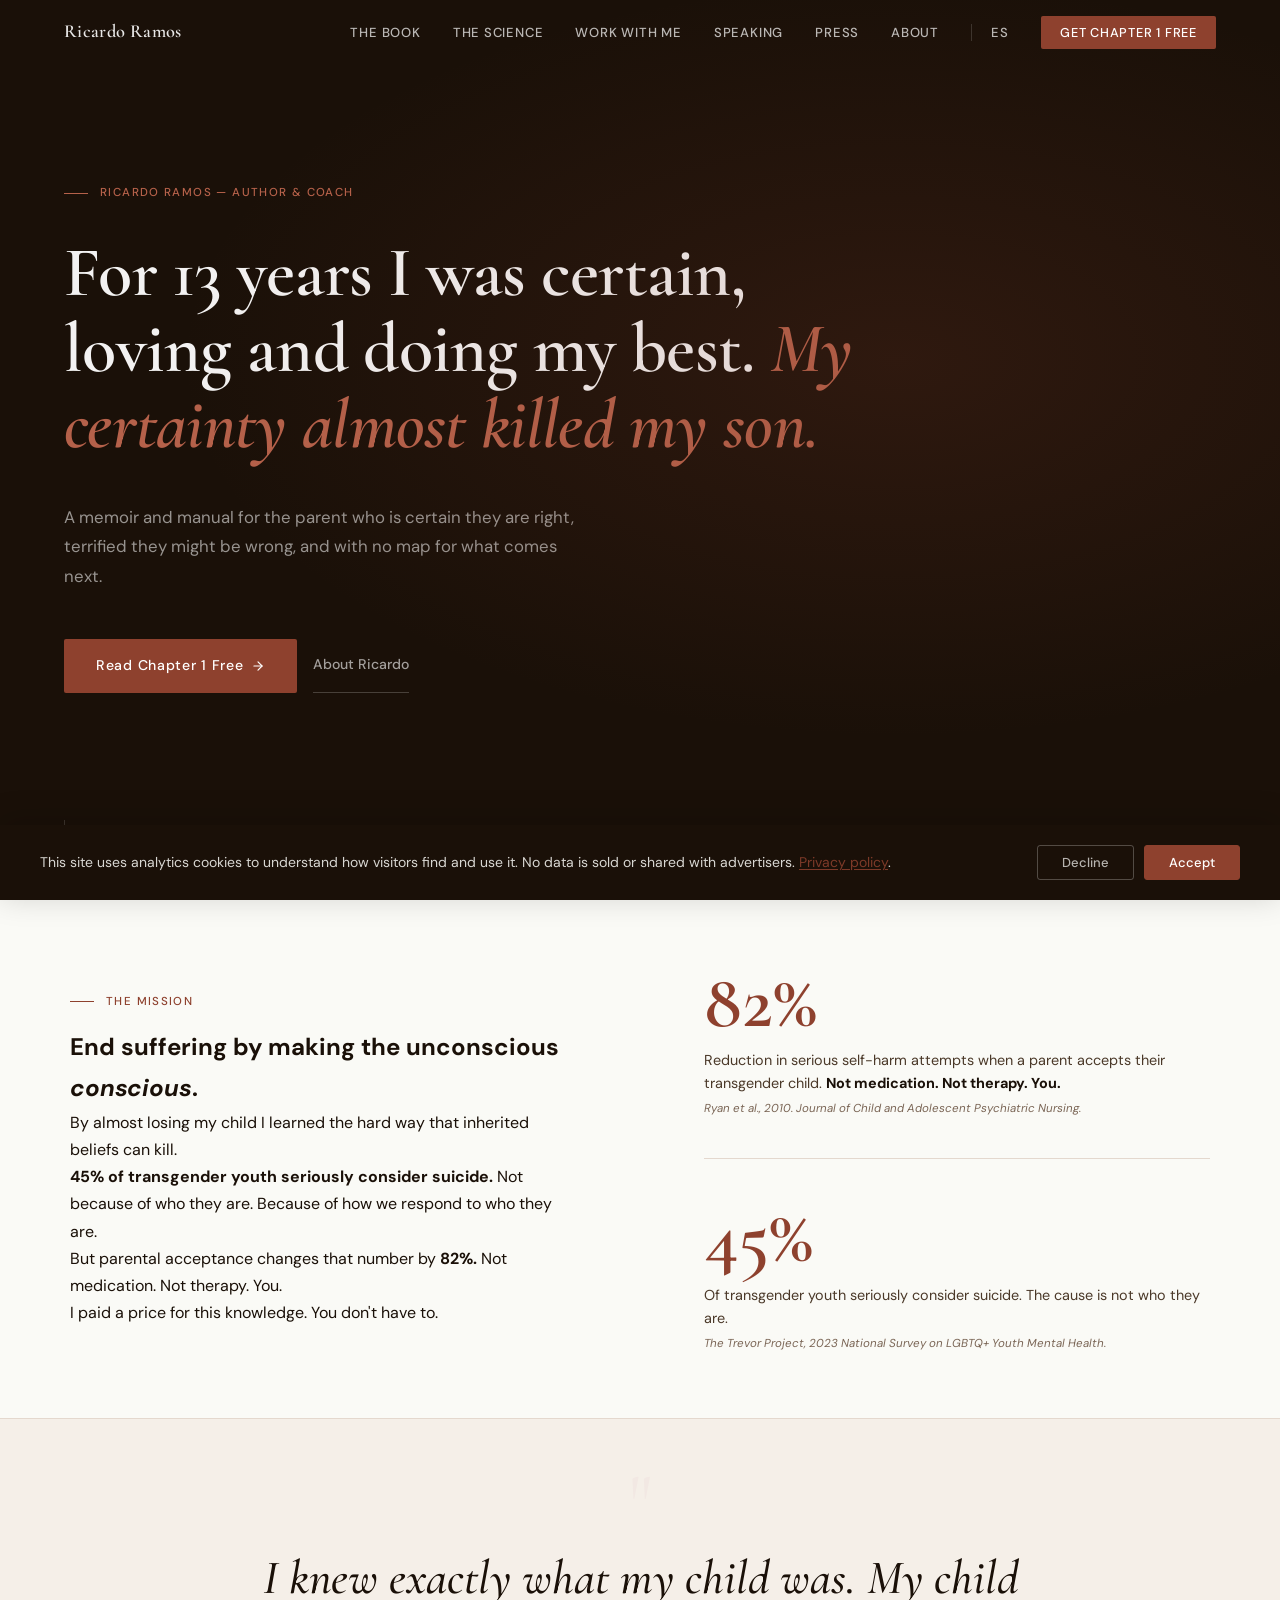
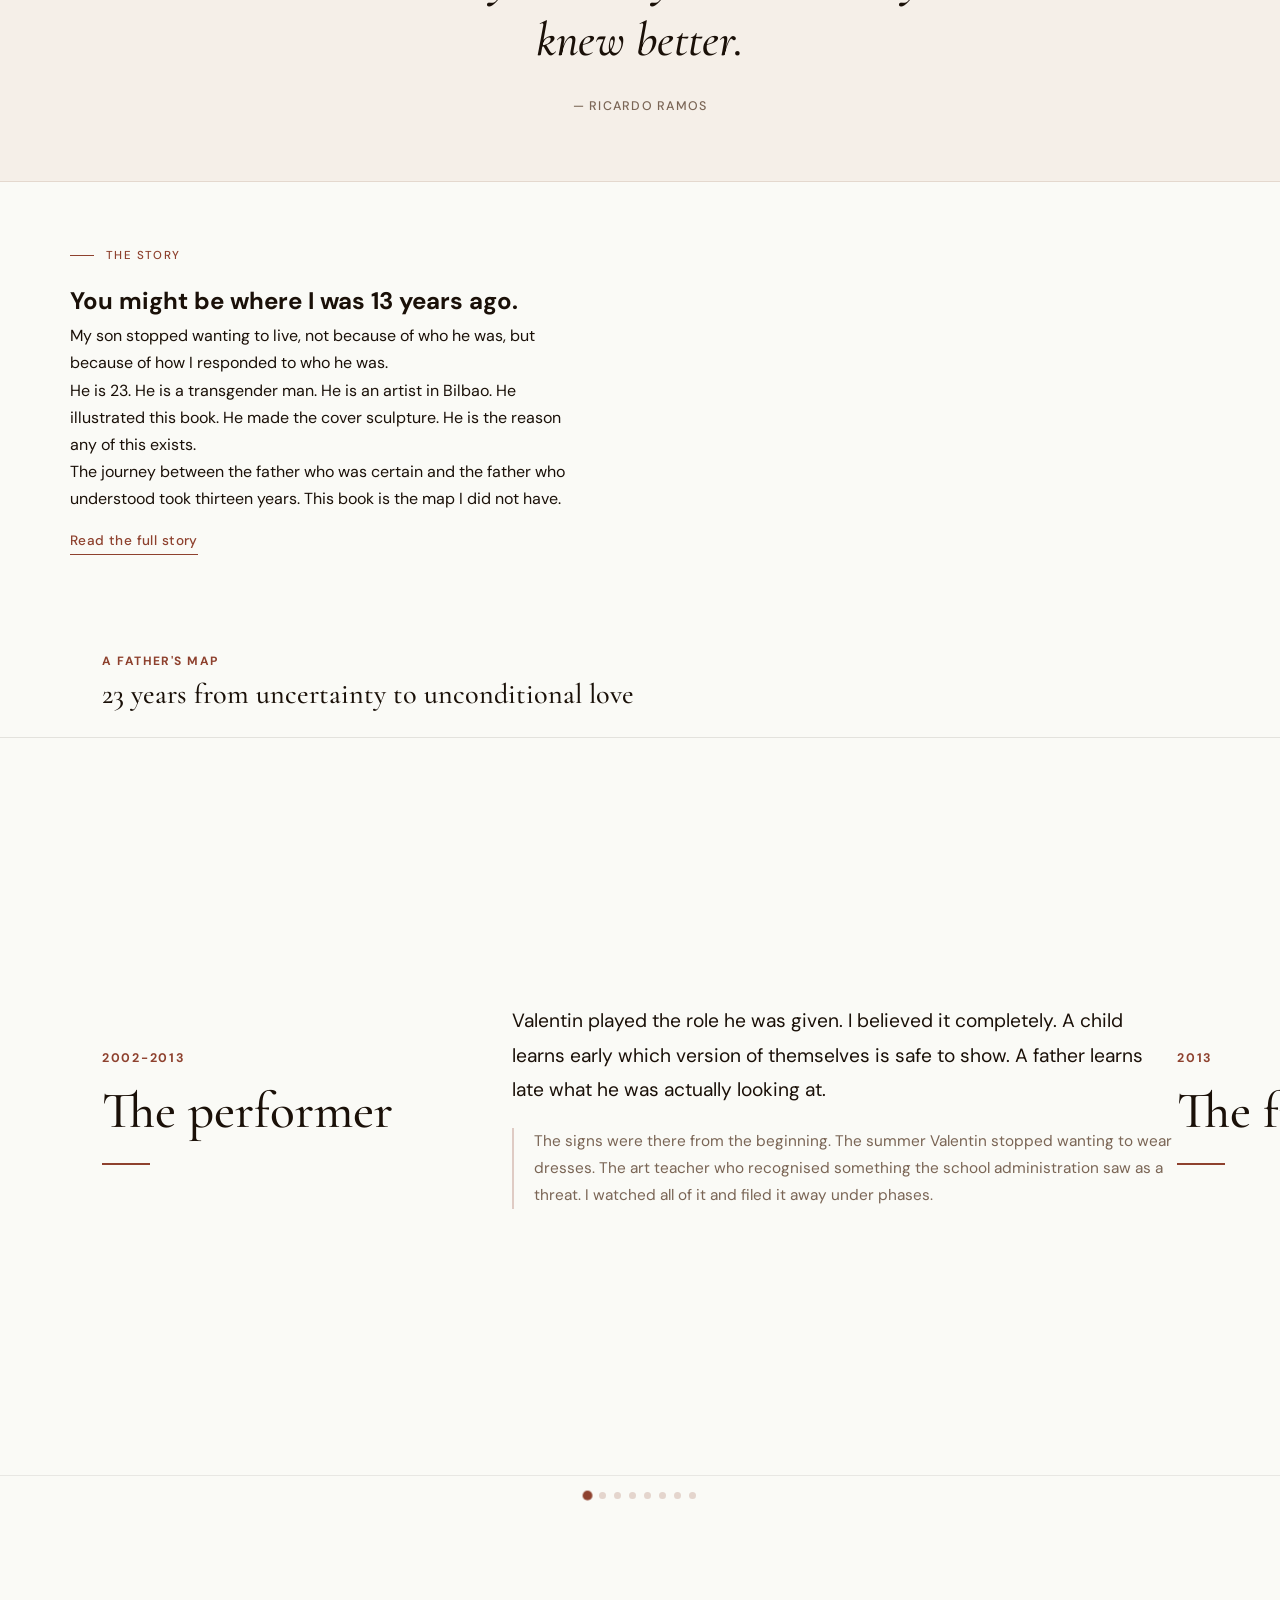
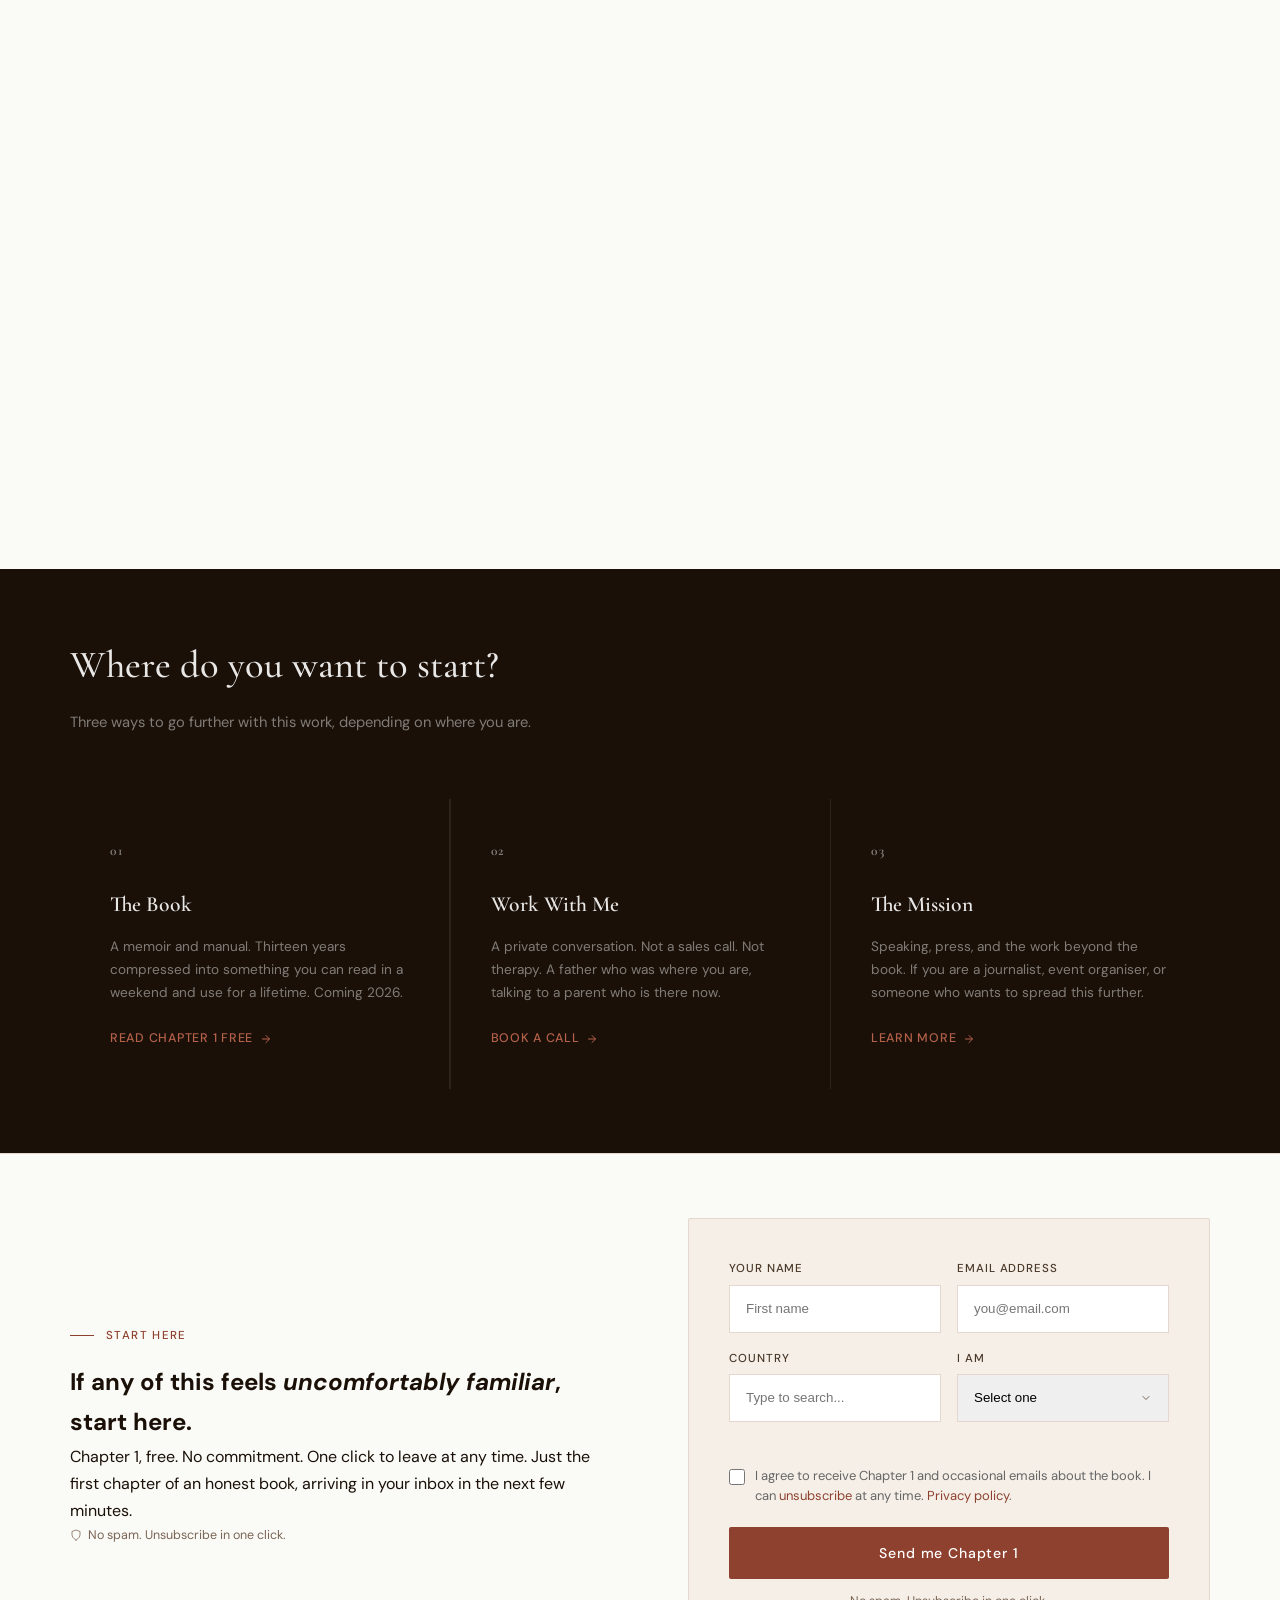
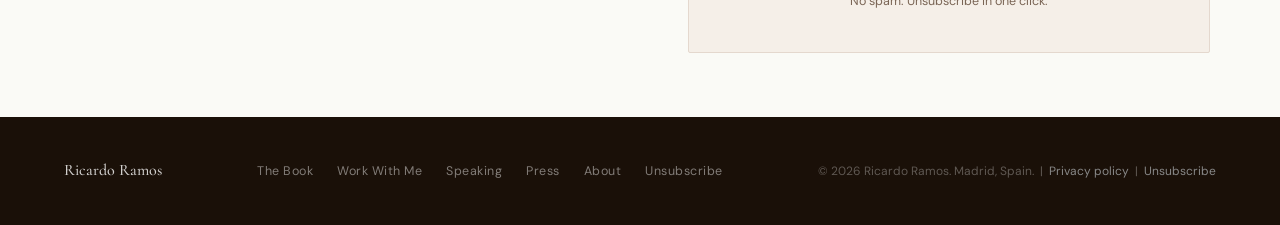
==== commit 74cc1b8d: "nav: add The Science to all pages, rename from Resources" ====
--- a/index.html
+++ b/index.html
@@ -224,7 +224,7 @@
     <a href="/" class="nav-logo">Ricardo Ramos</a>
     <ul class="nav-links" role="list">
       <li><a href="/book.html">The Book</a></li>
-      <li><a href="/resources">Resources</a></li>
+      <li><a href="/resources">The Science</a></li>
       <li><a href="/work-with-me.html">Work With Me</a></li>
       <li><a href="/speaking.html">Speaking</a></li>
       <li><a href="/press.html">Press</a></li>
@@ -238,6 +238,7 @@
   </nav>
   <div class="nav-mobile" id="mobile-nav">
     <a href="/book.html">The Book</a>
+    <a href="/resources">The Science</a>
     <a href="/work-with-me.html">Work With Me</a>
     <a href="/speaking.html">Speaking</a>
     <a href="/press.html">Press</a>
